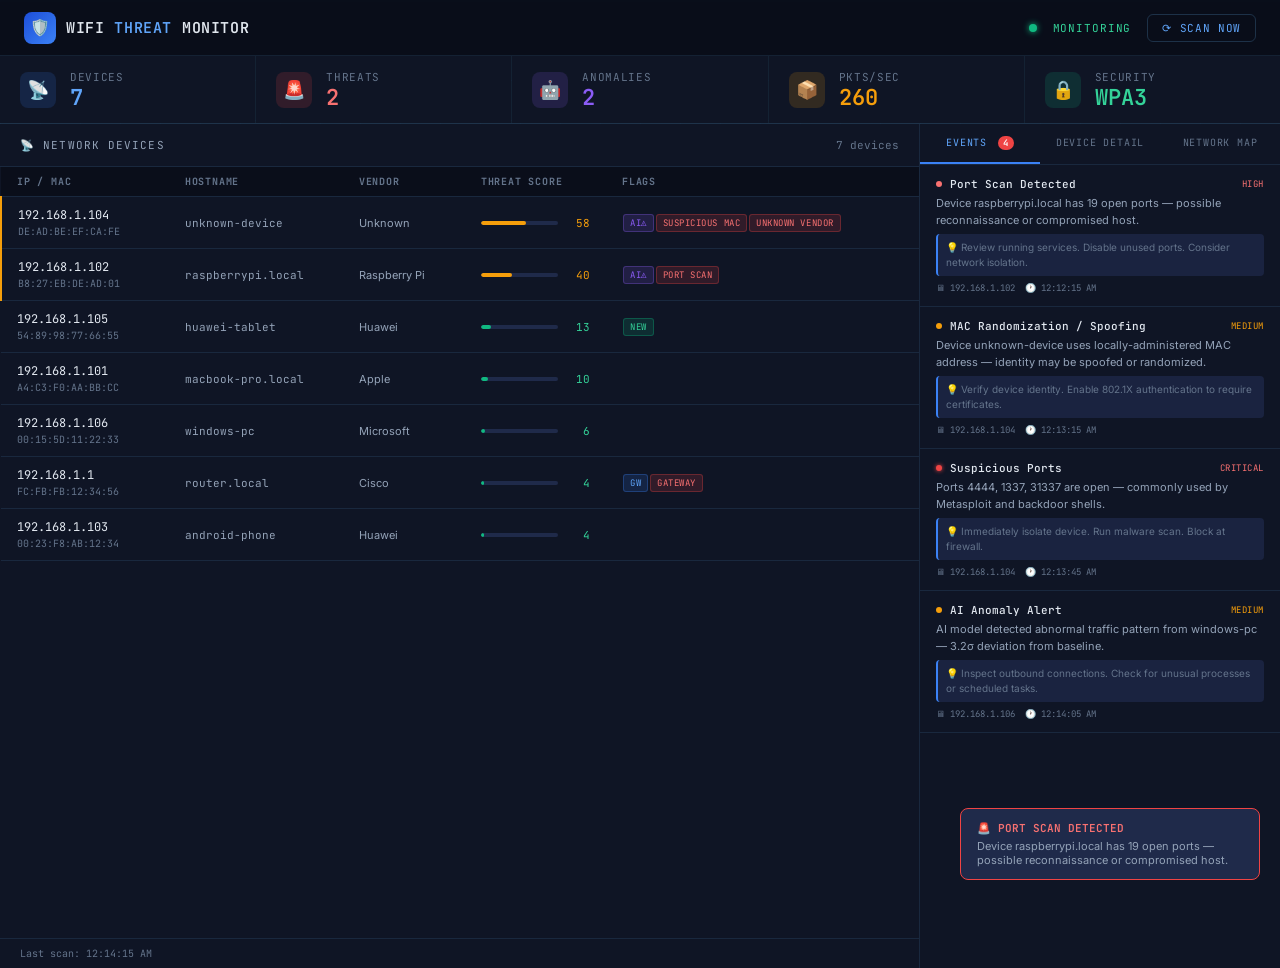
==== index.html @ 1fce8a3a "initial commit" ====
<!DOCTYPE html>
<html lang="en">

<head>
    <meta charset="UTF-8">
    <meta name="viewport" content="width=device-width, initial-scale=1.0">
    <title>WiFi Threat Monitor</title>
    <link rel="preconnect" href="https://fonts.googleapis.com">
    <link
        href="https://fonts.googleapis.com/css2?family=JetBrains+Mono:wght@400;500;600&family=Inter:wght@300;400;500;600&display=swap"
        rel="stylesheet">
    <style>
        :root {
            --bg: #0a0e1a;
            --bg2: #0f1525;
            --bg3: #141c30;
            --surface: #1a2340;
            --surface2: #1f2a4a;
            --border: rgba(99, 179, 237, 0.12);
            --border2: rgba(99, 179, 237, 0.22);
            --accent: #3b82f6;
            --accent2: #60a5fa;
            --green: #10b981;
            --green2: #34d399;
            --yellow: #f59e0b;
            --red: #ef4444;
            --red2: #f87171;
            --purple: #8b5cf6;
            --text: #e2e8f0;
            --text2: #94a3b8;
            --text3: #64748b;
            --mono: 'JetBrains Mono', monospace;
            --sans: 'Inter', sans-serif;
            --scan-color: var(--accent);
        }

        * {
            box-sizing: border-box;
            margin: 0;
            padding: 0;
        }

        body {
            background: var(--bg);
            color: var(--text);
            font-family: var(--sans);
            font-size: 13px;
            min-height: 100vh;
            overflow-x: hidden;
        }

        /* Grid noise texture overlay */
        body::before {
            content: '';
            position: fixed;
            inset: 0;
            background-image:
                linear-gradient(rgba(59, 130, 246, 0.03) 1px, transparent 1px),
                linear-gradient(90deg, rgba(59, 130, 246, 0.03) 1px, transparent 1px);
            background-size: 40px 40px;
            pointer-events: none;
            z-index: 0;
        }

        /* Scan line effect */
        @keyframes scanline {
            0% {
                top: -2px;
            }

            100% {
                top: 100%;
            }
        }

        .scanline {
            position: fixed;
            left: 0;
            width: 100%;
            height: 2px;
            background: linear-gradient(transparent, rgba(59, 130, 246, 0.3), transparent);
            animation: scanline 6s linear infinite;
            pointer-events: none;
            z-index: 1;
        }

        .app {
            position: relative;
            z-index: 2;
        }

        /* ── Header ── */
        header {
            background: rgba(10, 14, 26, 0.95);
            border-bottom: 1px solid var(--border);
            padding: 0 24px;
            height: 56px;
            display: flex;
            align-items: center;
            justify-content: space-between;
            backdrop-filter: blur(12px);
            position: sticky;
            top: 0;
            z-index: 100;
        }

        .logo {
            display: flex;
            align-items: center;
            gap: 10px;
            font-family: var(--mono);
            font-size: 15px;
            font-weight: 600;
            letter-spacing: 0.04em;
        }

        .logo-icon {
            width: 32px;
            height: 32px;
            background: linear-gradient(135deg, #1d4ed8, #3b82f6);
            border-radius: 8px;
            display: flex;
            align-items: center;
            justify-content: center;
            font-size: 16px;
        }

        .logo span {
            color: var(--accent2);
        }

        .header-right {
            display: flex;
            align-items: center;
            gap: 16px;
        }

        .status-dot {
            width: 8px;
            height: 8px;
            border-radius: 50%;
            background: var(--green);
            box-shadow: 0 0 6px var(--green);
            animation: pulse 2s ease-in-out infinite;
        }

        @keyframes pulse {

            0%,
            100% {
                opacity: 1;
                box-shadow: 0 0 6px var(--green);
            }

            50% {
                opacity: 0.5;
                box-shadow: 0 0 2px var(--green);
            }
        }

        .status-label {
            font-family: var(--mono);
            font-size: 11px;
            color: var(--green2);
            letter-spacing: 0.08em;
            text-transform: uppercase;
        }

        .scan-btn {
            background: transparent;
            border: 1px solid var(--border2);
            color: var(--accent2);
            font-family: var(--mono);
            font-size: 11px;
            padding: 6px 14px;
            border-radius: 6px;
            cursor: pointer;
            letter-spacing: 0.06em;
            text-transform: uppercase;
            transition: all 0.2s;
        }

        .scan-btn:hover {
            background: rgba(59, 130, 246, 0.1);
            border-color: var(--accent);
        }

        .scan-btn.scanning {
            color: var(--yellow);
            border-color: var(--yellow);
            animation: scan-blink 0.8s ease-in-out infinite;
        }

        @keyframes scan-blink {

            0%,
            100% {
                opacity: 1;
            }

            50% {
                opacity: 0.4;
            }
        }

        /* ── Main layout ── */
        .main {
            display: grid;
            grid-template-columns: 1fr 360px;
            grid-template-rows: auto 1fr;
            gap: 0;
            height: calc(100vh - 56px);
        }

        /* ── Stats bar ── */
        .stats-bar {
            grid-column: 1 / -1;
            display: flex;
            gap: 1px;
            background: var(--border);
            border-bottom: 1px solid var(--border);
        }

        .stat-card {
            flex: 1;
            background: var(--bg2);
            padding: 14px 20px;
            display: flex;
            align-items: center;
            gap: 14px;
        }

        .stat-icon {
            width: 36px;
            height: 36px;
            border-radius: 8px;
            display: flex;
            align-items: center;
            justify-content: center;
            font-size: 18px;
            flex-shrink: 0;
        }

        .stat-icon.blue {
            background: rgba(59, 130, 246, 0.15);
        }

        .stat-icon.green {
            background: rgba(16, 185, 129, 0.15);
        }

        .stat-icon.red {
            background: rgba(239, 68, 68, 0.15);
        }

        .stat-icon.yellow {
            background: rgba(245, 158, 11, 0.15);
        }

        .stat-icon.purple {
            background: rgba(139, 92, 246, 0.15);
        }

        .stat-label {
            font-size: 11px;
            color: var(--text3);
            text-transform: uppercase;
            letter-spacing: 0.06em;
            font-family: var(--mono);
            margin-bottom: 3px;
        }

        .stat-value {
            font-family: var(--mono);
            font-size: 22px;
            font-weight: 600;
            line-height: 1;
        }

        .stat-value.blue {
            color: var(--accent2);
        }

        .stat-value.green {
            color: var(--green2);
        }

        .stat-value.red {
            color: var(--red2);
        }

        .stat-value.yellow {
            color: var(--yellow);
        }

        .stat-value.purple {
            color: var(--purple);
        }

        /* ── Left panel — device table ── */
        .left-panel {
            background: var(--bg2);
            border-right: 1px solid var(--border);
            overflow: hidden;
            display: flex;
            flex-direction: column;
        }

        .panel-header {
            padding: 14px 20px;
            border-bottom: 1px solid var(--border);
            display: flex;
            align-items: center;
            justify-content: space-between;
        }

        .panel-title {
            font-family: var(--mono);
            font-size: 11px;
            color: var(--text2);
            text-transform: uppercase;
            letter-spacing: 0.1em;
        }

        .panel-count {
            font-family: var(--mono);
            font-size: 11px;
            color: var(--text3);
        }

        /* Table */
        .table-wrap {
            overflow-y: auto;
            flex: 1;
        }

        .table-wrap::-webkit-scrollbar {
            width: 4px;
        }

        .table-wrap::-webkit-scrollbar-track {
            background: transparent;
        }

        .table-wrap::-webkit-scrollbar-thumb {
            background: var(--surface2);
            border-radius: 2px;
        }

        table {
            width: 100%;
            border-collapse: collapse;
        }

        thead th {
            padding: 8px 16px;
            text-align: left;
            font-family: var(--mono);
            font-size: 10px;
            color: var(--text3);
            text-transform: uppercase;
            letter-spacing: 0.08em;
            background: var(--bg);
            border-bottom: 1px solid var(--border);
            position: sticky;
            top: 0;
        }

        tbody tr {
            border-bottom: 1px solid var(--border);
            cursor: pointer;
            transition: background 0.15s;
        }

        tbody tr:hover {
            background: var(--surface);
        }

        tbody tr.selected {
            background: rgba(59, 130, 246, 0.08);
            border-left: 2px solid var(--accent);
        }

        tbody tr.threat-high {
            border-left: 2px solid var(--red);
        }

        tbody tr.threat-medium {
            border-left: 2px solid var(--yellow);
        }

        td {
            padding: 10px 16px;
            vertical-align: middle;
        }

        .device-ip {
            font-family: var(--mono);
            font-size: 12px;
            color: var(--text);
        }

        .device-mac {
            font-family: var(--mono);
            font-size: 10px;
            color: var(--text3);
            margin-top: 2px;
        }

        .device-vendor {
            font-size: 11px;
            color: var(--text2);
        }

        .device-hostname {
            font-family: var(--mono);
            font-size: 11px;
            color: var(--text2);
            max-width: 140px;
            overflow: hidden;
            text-overflow: ellipsis;
            white-space: nowrap;
        }

        /* Threat score bar */
        .score-wrap {
            display: flex;
            align-items: center;
            gap: 8px;
            min-width: 80px;
        }

        .score-bar {
            flex: 1;
            height: 4px;
            background: var(--surface2);
            border-radius: 2px;
            overflow: hidden;
        }

        .score-fill {
            height: 100%;
            border-radius: 2px;
            transition: width 0.5s ease;
        }

        .score-fill.low {
            background: var(--green);
        }

        .score-fill.med {
            background: var(--yellow);
        }

        .score-fill.high {
            background: var(--red);
        }

        .score-num {
            font-family: var(--mono);
            font-size: 11px;
            min-width: 24px;
            text-align: right;
        }

        .score-num.low {
            color: var(--green2);
        }

        .score-num.med {
            color: var(--yellow);
        }

        .score-num.high {
            color: var(--red2);
        }

        /* Badges */
        .badge {
            display: inline-block;
            font-family: var(--mono);
            font-size: 9px;
            padding: 2px 6px;
            border-radius: 3px;
            text-transform: uppercase;
            letter-spacing: 0.06em;
            margin: 1px;
        }

        .badge-new {
            background: rgba(16, 185, 129, 0.15);
            color: var(--green2);
            border: 1px solid rgba(16, 185, 129, 0.3);
        }

        .badge-gw {
            background: rgba(59, 130, 246, 0.15);
            color: var(--accent2);
            border: 1px solid rgba(59, 130, 246, 0.3);
        }

        .badge-threat {
            background: rgba(239, 68, 68, 0.15);
            color: var(--red2);
            border: 1px solid rgba(239, 68, 68, 0.3);
        }

        .badge-warn {
            background: rgba(245, 158, 11, 0.15);
            color: var(--yellow);
            border: 1px solid rgba(245, 158, 11, 0.3);
        }

        .badge-anomaly {
            background: rgba(139, 92, 246, 0.15);
            color: var(--purple);
            border: 1px solid rgba(139, 92, 246, 0.3);
        }

        /* ── Right panel ── */
        .right-panel {
            background: var(--bg2);
            display: flex;
            flex-direction: column;
            overflow: hidden;
        }

        /* Tabs */
        .tab-bar {
            display: flex;
            border-bottom: 1px solid var(--border);
        }

        .tab {
            flex: 1;
            padding: 12px;
            text-align: center;
            font-family: var(--mono);
            font-size: 10px;
            color: var(--text3);
            text-transform: uppercase;
            letter-spacing: 0.08em;
            cursor: pointer;
            border-bottom: 2px solid transparent;
            transition: all 0.2s;
        }

        .tab:hover {
            color: var(--text2);
        }

        .tab.active {
            color: var(--accent2);
            border-bottom-color: var(--accent);
        }

        .tab-content {
            display: none;
            flex: 1;
            overflow-y: auto;
        }

        .tab-content.active {
            display: block;
        }

        .tab-content::-webkit-scrollbar {
            width: 3px;
        }

        .tab-content::-webkit-scrollbar-thumb {
            background: var(--surface2);
        }

        /* Events feed */
        .event-item {
            padding: 12px 16px;
            border-bottom: 1px solid var(--border);
            transition: background 0.15s;
        }

        .event-item:hover {
            background: var(--surface);
        }

        .event-header {
            display: flex;
            align-items: center;
            gap: 8px;
            margin-bottom: 4px;
        }

        .sev-dot {
            width: 6px;
            height: 6px;
            border-radius: 50%;
            flex-shrink: 0;
        }

        .sev-dot.critical {
            background: var(--red);
            box-shadow: 0 0 4px var(--red);
        }

        .sev-dot.high {
            background: var(--red2);
        }

        .sev-dot.medium {
            background: var(--yellow);
        }

        .sev-dot.low {
            background: var(--green);
        }

        .event-type {
            font-family: var(--mono);
            font-size: 11px;
            font-weight: 500;
            color: var(--text);
            flex: 1;
        }

        .event-sev {
            font-family: var(--mono);
            font-size: 9px;
            text-transform: uppercase;
            letter-spacing: 0.06em;
        }

        .event-sev.critical {
            color: var(--red2);
        }

        .event-sev.high {
            color: var(--red2);
        }

        .event-sev.medium {
            color: var(--yellow);
        }

        .event-sev.low {
            color: var(--green2);
        }

        .event-desc {
            font-size: 11px;
            color: var(--text2);
            margin-bottom: 6px;
            line-height: 1.5;
        }

        .event-rec {
            font-size: 10px;
            color: var(--text3);
            padding: 6px 8px;
            background: var(--surface);
            border-radius: 4px;
            border-left: 2px solid var(--accent);
            line-height: 1.5;
        }

        .event-meta {
            display: flex;
            gap: 10px;
            margin-top: 6px;
        }

        .event-meta-item {
            font-family: var(--mono);
            font-size: 9px;
            color: var(--text3);
        }

        /* Device detail */
        .detail-panel {
            padding: 0;
        }

        .detail-empty {
            display: flex;
            flex-direction: column;
            align-items: center;
            justify-content: center;
            height: 200px;
            color: var(--text3);
            font-size: 12px;
            gap: 8px;
        }

        .detail-section {
            padding: 14px 16px;
            border-bottom: 1px solid var(--border);
        }

        .detail-section-title {
            font-family: var(--mono);
            font-size: 9px;
            color: var(--text3);
            text-transform: uppercase;
            letter-spacing: 0.1em;
            margin-bottom: 10px;
        }

        .detail-row {
            display: flex;
            justify-content: space-between;
            align-items: center;
            margin-bottom: 7px;
        }

        .detail-key {
            font-size: 11px;
            color: var(--text2);
        }

        .detail-val {
            font-family: var(--mono);
            font-size: 11px;
            color: var(--text);
        }

        /* AI meter */
        .ai-meter {
            margin-top: 8px;
        }

        .ai-meter-bar {
            height: 6px;
            background: var(--surface2);
            border-radius: 3px;
            overflow: hidden;
            margin-bottom: 4px;
        }

        .ai-meter-fill {
            height: 100%;
            border-radius: 3px;
            background: linear-gradient(90deg, var(--green), var(--yellow), var(--red));
            transition: width 0.8s ease;
        }

        .ai-meter-labels {
            display: flex;
            justify-content: space-between;
            font-family: var(--mono);
            font-size: 9px;
            color: var(--text3);
        }

        /* Port list */
        .port-list {
            display: flex;
            flex-wrap: wrap;
            gap: 4px;
            margin-top: 6px;
        }

        .port-tag {
            font-family: var(--mono);
            font-size: 10px;
            padding: 2px 6px;
            background: var(--surface2);
            border-radius: 3px;
            color: var(--text2);
            border: 1px solid var(--border);
        }

        /* Radar chart canvas */
        .radar-wrap {
            padding: 16px;
            display: flex;
            justify-content: center;
        }

        /* Last scan indicator */
        .last-scan {
            font-family: var(--mono);
            font-size: 10px;
            color: var(--text3);
            padding: 8px 20px;
            border-top: 1px solid var(--border);
        }

        /* Anomaly sparkline */
        .sparkline {
            width: 60px;
            height: 20px;
            vertical-align: middle;
        }

        /* Toast notification */
        #toast {
            position: fixed;
            bottom: 20px;
            right: 20px;
            background: var(--surface2);
            border: 1px solid var(--red);
            border-radius: 8px;
            padding: 12px 16px;
            max-width: 300px;
            z-index: 9999;
            opacity: 0;
            transform: translateY(10px);
            transition: all 0.3s;
            pointer-events: none;
        }

        #toast.show {
            opacity: 1;
            transform: translateY(0);
        }

        .toast-type {
            font-family: var(--mono);
            font-size: 11px;
            font-weight: 600;
            color: var(--red2);
            margin-bottom: 4px;
        }

        .toast-msg {
            font-size: 11px;
            color: var(--text2);
        }

        /* Animate rows in */
        @keyframes fadeIn {
            from {
                opacity: 0;
                transform: translateY(4px);
            }

            to {
                opacity: 1;
                transform: translateY(0);
            }
        }

        .row-new {
            animation: fadeIn 0.4s ease;
        }

        /* Network map mini */
        .net-map {
            padding: 16px;
        }

        #net-canvas {
            width: 100%;
            border-radius: 8px;
        }

        /* Alert counter badge on tab */
        .tab-badge {
            display: inline-block;
            background: var(--red);
            color: white;
            font-size: 9px;
            padding: 1px 5px;
            border-radius: 8px;
            margin-left: 4px;
            font-weight: 600;
            vertical-align: middle;
        }
    </style>
</head>

<body>
    <div class="scanline"></div>
    <div class="app">

        <!-- Header -->
        <header>
            <div class="logo">
                <div class="logo-icon">🛡️</div>
                WIFI<span>THREAT</span>MONITOR
            </div>
            <div class="header-right">
                <div class="status-dot" id="status-dot"></div>
                <span class="status-label" id="status-label">MONITORING</span>
                <button class="scan-btn" id="scan-btn" onclick="triggerScan()">⟳ Scan Now</button>
            </div>
        </header>

        <!-- Stats Bar -->
        <div class="stats-bar">
            <div class="stat-card">
                <div class="stat-icon blue">📡</div>
                <div>
                    <div class="stat-label">Devices</div>
                    <div class="stat-value blue" id="stat-devices">—</div>
                </div>
            </div>
            <div class="stat-card">
                <div class="stat-icon red">🚨</div>
                <div>
                    <div class="stat-label">Threats</div>
                    <div class="stat-value red" id="stat-threats">—</div>
                </div>
            </div>
            <div class="stat-card">
                <div class="stat-icon purple">🤖</div>
                <div>
                    <div class="stat-label">Anomalies</div>
                    <div class="stat-value purple" id="stat-anomalies">—</div>
                </div>
            </div>
            <div class="stat-card">
                <div class="stat-icon yellow">📦</div>
                <div>
                    <div class="stat-label">Pkts/sec</div>
                    <div class="stat-value yellow" id="stat-pps">—</div>
                </div>
            </div>
            <div class="stat-card">
                <div class="stat-icon green">🔒</div>
                <div>
                    <div class="stat-label">Security</div>
                    <div class="stat-value green" id="stat-sec">—</div>
                </div>
            </div>
        </div>

        <!-- Main content -->
        <div class="main" style="grid-template-rows: 1fr;">

            <!-- Left: Device Table -->
            <div class="left-panel">
                <div class="panel-header">
                    <span class="panel-title">📡 Network Devices</span>
                    <span class="panel-count" id="device-count">0 devices</span>
                </div>
                <div class="table-wrap">
                    <table>
                        <thead>
                            <tr>
                                <th>IP / MAC</th>
                                <th>Hostname</th>
                                <th>Vendor</th>
                                <th>Threat Score</th>
                                <th>Flags</th>
                            </tr>
                        </thead>
                        <tbody id="device-tbody">
                            <tr>
                                <td colspan="5"
                                    style="text-align:center;padding:30px;color:var(--text3);font-family:var(--mono);font-size:11px;">
                                    Initializing scan...</td>
                            </tr>
                        </tbody>
                    </table>
                </div>
                <div class="last-scan">Last scan: <span id="last-scan-time">—</span></div>
            </div>

            <!-- Right: Events + Detail -->
            <div class="right-panel">
                <div class="tab-bar">
                    <div class="tab active" onclick="switchTab('events', this)">Events <span class="tab-badge"
                            id="event-badge">0</span></div>
                    <div class="tab" onclick="switchTab('detail', this)">Device Detail</div>
                    <div class="tab" onclick="switchTab('map', this)">Network Map</div>
                </div>

                <!-- Events Tab -->
                <div class="tab-content active" id="tab-events">
                    <div id="events-list">
                        <div
                            style="display:flex;align-items:center;justify-content:center;height:150px;color:var(--text3);font-size:11px;font-family:var(--mono);">
                            No events yet — monitoring...
                        </div>
                    </div>
                </div>

                <!-- Device Detail Tab -->
                <div class="tab-content" id="tab-detail">
                    <div class="detail-panel" id="device-detail">
                        <div class="detail-empty">
                            <div style="font-size:28px">🖥️</div>
                            <div>Select a device to inspect</div>
                        </div>
                    </div>
                </div>

                <!-- Network Map Tab -->
                <div class="tab-content" id="tab-map">
                    <div class="net-map">
                        <canvas id="net-canvas" height="320"></canvas>
                    </div>
                </div>
            </div>
        </div>
    </div>

    <!-- Toast notification -->
    <div id="toast">
        <div class="toast-type" id="toast-type">🚨 THREAT DETECTED</div>
        <div class="toast-msg" id="toast-msg"></div>
    </div>

    <script>
        // ── State ─────────────────────────────────────────────────────────────────────
        let allDevices = [];
        let allEvents = [];
        let selectedMac = null;
        let prevEventCount = 0;
        let toastTimer = null;
        let mapAnimFrame = null;

        // ── Demo Data Generator ───────────────────────────────────────────────────────
        function generateDemoData() {
            const gateway = "192.168.1.1";
            const now = new Date().toISOString();

            const deviceDefs = [
                { ip: "192.168.1.1", mac: "FC:FB:FB:12:34:56", hostname: "router.local", vendor: "Cisco", isGateway: true, ports: [80, 443, 22, 53, 8080] },
                { ip: "192.168.1.101", mac: "A4:C3:F0:AA:BB:CC", hostname: "macbook-pro.local", vendor: "Apple", isGateway: false, ports: [22, 5900] },
                { ip: "192.168.1.102", mac: "B8:27:EB:DE:AD:01", hostname: "raspberrypi.local", vendor: "Raspberry Pi", isGateway: false, ports: [22, 80, 5000, 3306, 5432, 6379, 8080, 9000, 9001, 9002, 9003, 9004, 9005, 9006, 9007, 443, 21, 23, 25] },
                { ip: "192.168.1.103", mac: "00:23:F8:AB:12:34", hostname: "android-phone", vendor: "Huawei", isGateway: false, ports: [8080] },
                { ip: "192.168.1.104", mac: "DE:AD:BE:EF:CA:FE", hostname: "unknown-device", vendor: "Unknown", isGateway: false, ports: [4444, 1337, 31337] },
                { ip: "192.168.1.105", mac: "54:89:98:77:66:55", hostname: "huawei-tablet", vendor: "Huawei", isGateway: false, ports: [80, 443] },
                { ip: "192.168.1.106", mac: "00:15:5D:11:22:33", hostname: "windows-pc", vendor: "Microsoft", isGateway: false, ports: [135, 445, 3389] },
            ];

            // Compute threat scores
            function threatScore(dev) {
                let s = 0;
                // Suspicious MAC (locally administered bit)
                const firstOctet = parseInt(dev.mac.split(':')[0], 16);
                if (firstOctet & 0x02) s += 25;
                // Many open ports
                if (dev.ports.length > 10) s += 35;
                // Unknown vendor
                if (dev.vendor === "Unknown") s += 20;
                // Add some AI anomaly noise
                s += Math.random() * 15;
                return Math.min(Math.round(s), 100);
            }

            function anomalyScore(dev) {
                if (dev.ports.length > 10) return 0.7 + Math.random() * 0.2;
                if (dev.vendor === "Unknown") return 0.6 + Math.random() * 0.2;
                if (firstOctetSuspicious(dev.mac)) return 0.4 + Math.random() * 0.2;
                return Math.random() * 0.3;
            }

            function firstOctetSuspicious(mac) {
                return (parseInt(mac.split(':')[0], 16) & 0x02) !== 0;
            }

            function flags(dev) {
                const f = [];
                if (dev.isGateway) f.push("gateway");
                if (parseInt(dev.mac.split(':')[0], 16) & 0x02) f.push("Suspicious MAC");
                if (dev.ports.length > 10) f.push("Port Scan");
                if (dev.vendor === "Unknown") f.push("Unknown Vendor");
                return f;
            }

            const devices = deviceDefs.map(d => ({
                mac: d.mac,
                ip: d.ip,
                hostname: d.hostname,
                vendor: d.vendor,
                first_seen: now,
                last_seen: now,
                packets_sent: Math.floor(Math.random() * 50000),
                packets_recv: Math.floor(Math.random() * 80000),
                bytes_sent: Math.floor(Math.random() * 5000000),
                bytes_recv: Math.floor(Math.random() * 8000000),
                open_ports: d.ports,
                threat_score: threatScore(d),
                flags: flags(d),
                is_gateway: d.isGateway,
                is_new: Math.random() < 0.15,
                anomaly_score: anomalyScore(d),
            }));

            const events = [
                {
                    event_id: "ev001",
                    timestamp: new Date(Date.now() - 120000).toISOString(),
                    threat_type: "Port Scan Detected",
                    severity: "high",
                    source_mac: "B8:27:EB:DE:AD:01",
                    source_ip: "192.168.1.102",
                    description: "Device raspberrypi.local has 19 open ports — possible reconnaissance or compromised host.",
                    recommendation: "Review running services. Disable unused ports. Consider network isolation.",
                },
                {
                    event_id: "ev002",
                    timestamp: new Date(Date.now() - 60000).toISOString(),
                    threat_type: "MAC Randomization / Spoofing",
                    severity: "medium",
                    source_mac: "DE:AD:BE:EF:CA:FE",
                    source_ip: "192.168.1.104",
                    description: "Device unknown-device uses locally-administered MAC address — identity may be spoofed or randomized.",
                    recommendation: "Verify device identity. Enable 802.1X authentication to require certificates.",
                },
                {
                    event_id: "ev003",
                    timestamp: new Date(Date.now() - 30000).toISOString(),
                    threat_type: "Suspicious Ports",
                    severity: "critical",
                    source_mac: "DE:AD:BE:EF:CA:FE",
                    source_ip: "192.168.1.104",
                    description: "Ports 4444, 1337, 31337 are open — commonly used by Metasploit and backdoor shells.",
                    recommendation: "Immediately isolate device. Run malware scan. Block at firewall.",
                },
                {
                    event_id: "ev004",
                    timestamp: new Date(Date.now() - 10000).toISOString(),
                    threat_type: "AI Anomaly Alert",
                    severity: "medium",
                    source_mac: "00:15:5D:11:22:33",
                    source_ip: "192.168.1.106",
                    description: "AI model detected abnormal traffic pattern from windows-pc — 3.2σ deviation from baseline.",
                    recommendation: "Inspect outbound connections. Check for unusual processes or scheduled tasks.",
                },
            ];

            return {
                devices,
                events,
                stats: {
                    total_devices: devices.length,
                    new_devices: devices.filter(d => d.is_new).length,
                    threats_detected: devices.filter(d => d.threat_score > 30).length,
                    packets_per_second: (Math.random() * 800 + 200).toFixed(1),
                    bytes_per_second: (Math.random() * 500000 + 100000).toFixed(0),
                    anomalies: devices.filter(d => d.anomaly_score > 0.5).length,
                    scan_time: now,
                    gateway_ip: gateway,
                    ssid: "HomeNetwork-5G",
                    security: "WPA3",
                }
            };
        }

        // ── Rendering ─────────────────────────────────────────────────────────────────
        function renderStats(stats) {
            document.getElementById('stat-devices').textContent = stats.total_devices;
            document.getElementById('stat-threats').textContent = stats.threats_detected;
            document.getElementById('stat-anomalies').textContent = stats.anomalies;
            document.getElementById('stat-pps').textContent = Math.round(stats.packets_per_second);
            document.getElementById('stat-sec').textContent = stats.security || "WPA3";
            document.getElementById('last-scan-time').textContent = new Date(stats.scan_time).toLocaleTimeString();
        }

        function scoreClass(score) {
            if (score > 60) return 'high';
            if (score > 30) return 'med';
            return 'low';
        }

        function renderDevices(devices) {
            const tbody = document.getElementById('device-tbody');
            document.getElementById('device-count').textContent = `${devices.length} devices`;

            tbody.innerHTML = devices.sort((a, b) => b.threat_score - a.threat_score).map(d => {
                const sc = scoreClass(d.threat_score);
                const rowClass = sc === 'high' ? 'threat-high' : sc === 'med' ? 'threat-medium' : '';
                const selected = d.mac === selectedMac ? 'selected' : '';
                const flagBadges = d.flags.map(f => `<span class="badge badge-threat">${f}</span>`).join('');
                const newBadge = d.is_new ? '<span class="badge badge-new">NEW</span>' : '';
                const gwBadge = d.is_gateway ? '<span class="badge badge-gw">GW</span>' : '';
                const anomBadge = d.anomaly_score > 0.5 ? '<span class="badge badge-anomaly">AI⚠</span>' : '';

                return `<tr class="${rowClass} ${selected}" onclick="selectDevice('${d.mac}')">
      <td>
        <div class="device-ip">${d.ip}</div>
        <div class="device-mac">${d.mac}</div>
      </td>
      <td class="device-hostname">${d.hostname}</td>
      <td class="device-vendor">${d.vendor}</td>
      <td>
        <div class="score-wrap">
          <div class="score-bar">
            <div class="score-fill ${sc}" style="width:${d.threat_score}%"></div>
          </div>
          <span class="score-num ${sc}">${Math.round(d.threat_score)}</span>
        </div>
      </td>
      <td>${gwBadge}${newBadge}${anomBadge}${flagBadges}</td>
    </tr>`;
            }).join('');
        }

        function renderEvents(events) {
            const list = document.getElementById('events-list');
            document.getElementById('event-badge').textContent = events.length;

            if (!events.length) {
                list.innerHTML = `<div style="display:flex;align-items:center;justify-content:center;height:150px;color:var(--text3);font-size:11px;font-family:var(--mono);">No events — network looks clean ✓</div>`;
                return;
            }

            // Show toast for new critical events
            if (events.length > prevEventCount) {
                const newest = events[0];
                if (newest.severity === 'critical' || newest.severity === 'high') {
                    showToast(newest.threat_type, newest.description);
                }
            }
            prevEventCount = events.length;

            list.innerHTML = events.map(e => `
    <div class="event-item">
      <div class="event-header">
        <div class="sev-dot ${e.severity}"></div>
        <span class="event-type">${e.threat_type}</span>
        <span class="event-sev ${e.severity}">${e.severity}</span>
      </div>
      <div class="event-desc">${e.description}</div>
      <div class="event-rec">💡 ${e.recommendation}</div>
      <div class="event-meta">
        <span class="event-meta-item">🖥 ${e.source_ip}</span>
        <span class="event-meta-item">🕐 ${new Date(e.timestamp).toLocaleTimeString()}</span>
      </div>
    </div>
  `).join('');
        }

        function renderDeviceDetail(mac) {
            const dev = allDevices.find(d => d.mac === mac);
            if (!dev) return;

            const sc = scoreClass(dev.threat_score);
            const portTags = dev.open_ports.map(p => `<span class="port-tag">${p}</span>`).join('');
            const bytes2mb = b => (b / 1048576).toFixed(2);

            document.getElementById('device-detail').innerHTML = `
    <div class="detail-section">
      <div class="detail-section-title">Identity</div>
      <div class="detail-row"><span class="detail-key">IP Address</span><span class="detail-val">${dev.ip}</span></div>
      <div class="detail-row"><span class="detail-key">MAC Address</span><span class="detail-val">${dev.mac}</span></div>
      <div class="detail-row"><span class="detail-key">Hostname</span><span class="detail-val">${dev.hostname}</span></div>
      <div class="detail-row"><span class="detail-key">Vendor</span><span class="detail-val">${dev.vendor}</span></div>
      <div class="detail-row"><span class="detail-key">Role</span><span class="detail-val">${dev.is_gateway ? '🌐 Gateway' : '💻 Client'}</span></div>
    </div>

    <div class="detail-section">
      <div class="detail-section-title">Traffic</div>
      <div class="detail-row"><span class="detail-key">Sent</span><span class="detail-val">${bytes2mb(dev.bytes_sent)} MB</span></div>
      <div class="detail-row"><span class="detail-key">Received</span><span class="detail-val">${bytes2mb(dev.bytes_recv)} MB</span></div>
      <div class="detail-row"><span class="detail-key">Packets TX</span><span class="detail-val">${dev.packets_sent.toLocaleString()}</span></div>
      <div class="detail-row"><span class="detail-key">Packets RX</span><span class="detail-val">${dev.packets_recv.toLocaleString()}</span></div>
    </div>

    <div class="detail-section">
      <div class="detail-section-title">Threat Analysis</div>
      <div class="detail-row">
        <span class="detail-key">Threat Score</span>
        <span class="detail-val score-num ${sc}">${Math.round(dev.threat_score)} / 100</span>
      </div>
      <div style="height:6px;background:var(--surface2);border-radius:3px;overflow:hidden;margin:6px 0;">
        <div style="height:100%;width:${dev.threat_score}%;background:linear-gradient(90deg,var(--green),var(--yellow),var(--red));border-radius:3px;transition:width 0.8s"></div>
      </div>

      <div class="detail-section-title" style="margin-top:12px">AI Anomaly Score</div>
      <div class="ai-meter">
        <div class="ai-meter-bar">
          <div class="ai-meter-fill" style="width:${Math.round(dev.anomaly_score * 100)}%"></div>
        </div>
        <div class="ai-meter-labels">
          <span>Normal</span>
          <span style="color:${dev.anomaly_score > 0.5 ? 'var(--red2)' : 'var(--text3)'}">
            ${(dev.anomaly_score * 100).toFixed(0)}%
          </span>
          <span>Anomalous</span>
        </div>
      </div>
    </div>

    <div class="detail-section">
      <div class="detail-section-title">Open Ports (${dev.open_ports.length})</div>
      <div class="port-list">${portTags || '<span style="color:var(--text3);font-size:11px">None detected</span>'}</div>
    </div>

    ${dev.flags.length ? `
    <div class="detail-section">
      <div class="detail-section-title">Active Flags</div>
      <div>${dev.flags.map(f => `<span class="badge badge-threat" style="margin:3px">${f}</span>`).join('')}</div>
    </div>
    ` : ''}
  `;
        }

        // ── Network Map ───────────────────────────────────────────────────────────────
        function drawNetworkMap() {
            const canvas = document.getElementById('net-canvas');
            if (!canvas) return;
            const ctx = canvas.getContext('2d');
            const W = canvas.offsetWidth;
            const H = 320;
            canvas.width = W;
            canvas.height = H;

            ctx.clearRect(0, 0, W, H);

            const gateway = allDevices.find(d => d.is_gateway) || allDevices[0];
            if (!gateway) return;

            const cx = W / 2, cy = 70;
            const clients = allDevices.filter(d => !d.is_gateway);
            const radius = Math.min(W * 0.35, 200);

            // Draw connections
            clients.forEach((dev, i) => {
                const angle = (i / clients.length) * Math.PI * 2 - Math.PI / 2;
                const x = cx + Math.cos(angle) * radius;
                const y = cy + 140 + Math.sin(angle) * 110;

                const sc = scoreClass(dev.threat_score);
                const lineColor = sc === 'high' ? '#ef4444' : sc === 'med' ? '#f59e0b' : '#3b82f6';

                ctx.beginPath();
                ctx.moveTo(cx, cy);
                ctx.lineTo(x, y);
                ctx.strokeStyle = lineColor + '44';
                ctx.lineWidth = 1.5;
                ctx.setLineDash([4, 4]);
                ctx.stroke();
                ctx.setLineDash([]);
            });

            // Draw gateway
            ctx.beginPath();
            ctx.arc(cx, cy, 22, 0, Math.PI * 2);
            ctx.fillStyle = '#1d4ed8';
            ctx.fill();
            ctx.strokeStyle = '#3b82f6';
            ctx.lineWidth = 2;
            ctx.stroke();
            ctx.fillStyle = '#e2e8f0';
            ctx.font = '18px sans-serif';
            ctx.textAlign = 'center';
            ctx.textBaseline = 'middle';
            ctx.fillText('🌐', cx, cy);
            ctx.font = '9px JetBrains Mono, monospace';
            ctx.fillStyle = '#94a3b8';
            ctx.fillText(gateway.ip, cx, cy + 30);

            // Draw clients
            clients.forEach((dev, i) => {
                const angle = (i / clients.length) * Math.PI * 2 - Math.PI / 2;
                const x = cx + Math.cos(angle) * radius;
                const y = cy + 140 + Math.sin(angle) * 110;

                const sc = scoreClass(dev.threat_score);
                const fillColor = sc === 'high' ? '#7f1d1d' : sc === 'med' ? '#78350f' : '#1e3a5f';
                const strokeColor = sc === 'high' ? '#ef4444' : sc === 'med' ? '#f59e0b' : '#3b82f6';

                ctx.beginPath();
                ctx.arc(x, y, 16, 0, Math.PI * 2);
                ctx.fillStyle = fillColor;
                ctx.fill();
                ctx.strokeStyle = strokeColor;
                ctx.lineWidth = sc === 'high' ? 2 : 1;
                ctx.stroke();

                const icon = dev.vendor === 'Apple' ? '💻' : dev.vendor === 'Raspberry Pi' ? '🍓' :
                    dev.vendor === 'Unknown' ? '❓' : dev.is_gateway ? '🌐' : '📱';
                ctx.font = '12px sans-serif';
                ctx.textAlign = 'center';
                ctx.textBaseline = 'middle';
                ctx.fillText(icon, x, y);

                // Hostname label
                ctx.font = '8px JetBrains Mono, monospace';
                ctx.fillStyle = '#64748b';
                ctx.textAlign = 'center';
                const label = dev.hostname.length > 14 ? dev.hostname.slice(0, 12) + '…' : dev.hostname;
                ctx.fillText(label, x, y + 24);
            });
        }

        // ── UI Helpers ────────────────────────────────────────────────────────────────
        function selectDevice(mac) {
            selectedMac = mac;
            renderDevices(allDevices);
            renderDeviceDetail(mac);
            switchTab('detail', document.querySelectorAll('.tab')[1]);
        }

        function switchTab(name, el) {
            document.querySelectorAll('.tab').forEach(t => t.classList.remove('active'));
            document.querySelectorAll('.tab-content').forEach(t => t.classList.remove('active'));
            el.classList.add('active');
            document.getElementById('tab-' + name).classList.add('active');
            if (name === 'map') setTimeout(drawNetworkMap, 50);
        }

        function showToast(type, msg) {
            clearTimeout(toastTimer);
            document.getElementById('toast-type').textContent = '🚨 ' + type.toUpperCase();
            document.getElementById('toast-msg').textContent = msg.slice(0, 120);
            const t = document.getElementById('toast');
            t.classList.add('show');
            toastTimer = setTimeout(() => t.classList.remove('show'), 5000);
        }

        function triggerScan() {
            const btn = document.getElementById('scan-btn');
            btn.classList.add('scanning');
            btn.textContent = '◌ Scanning...';
            setTimeout(() => {
                loadData();
                btn.classList.remove('scanning');
                btn.textContent = '⟳ Scan Now';
            }, 1800);
        }

        // ── Data Loading ──────────────────────────────────────────────────────────────
        function loadData() {
            // Try real API first, fall back to demo data
            fetch('/api/snapshot')
                .then(r => r.json())
                .then(applySnapshot)
                .catch(() => {
                    // Demo mode
                    const demo = generateDemoData();
                    applySnapshot(demo);
                });
        }

        function applySnapshot(data) {
            allDevices = data.devices || [];
            allEvents = data.events || [];
            renderStats(data.stats || {});
            renderDevices(allDevices);
            renderEvents(allEvents);
            if (selectedMac) renderDeviceDetail(selectedMac);
        }

        // ── Init ──────────────────────────────────────────────────────────────────────
        loadData();
        setInterval(loadData, 10000);

        // Initial toast after 3s for dramatic effect
        setTimeout(() => {
            if (allEvents.length) {
                const critical = allEvents.find(e => e.severity === 'critical' || e.severity === 'high');
                if (critical) showToast(critical.threat_type, critical.description);
            }
        }, 3000);
    </script>
</body>

</html>
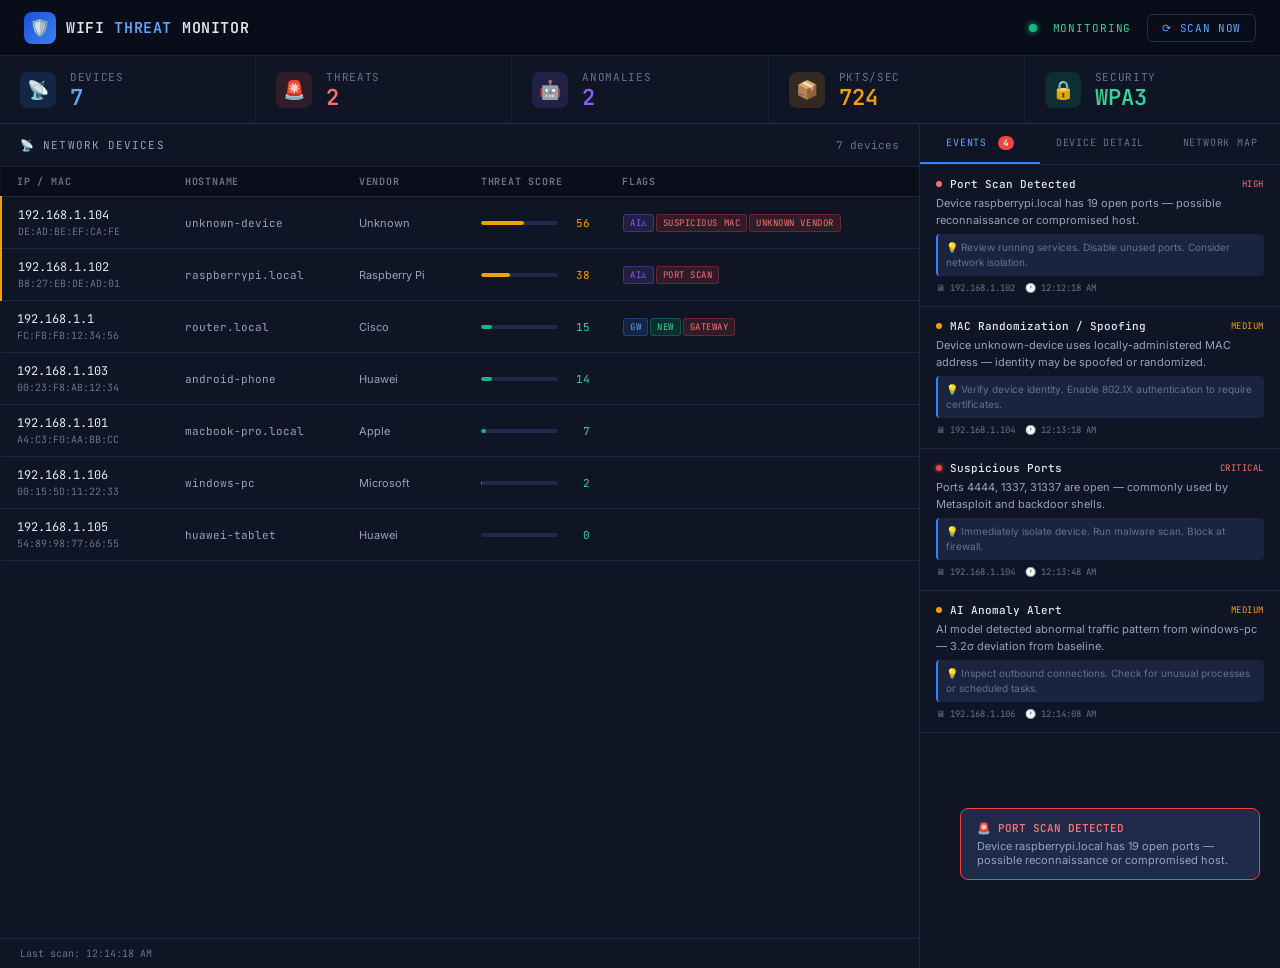
==== commit cacf28b6: "ui updated" ====
--- a/index.html
+++ b/index.html
@@ -9,863 +9,7 @@
     <link
         href="https://fonts.googleapis.com/css2?family=JetBrains+Mono:wght@400;500;600&family=Inter:wght@300;400;500;600&display=swap"
         rel="stylesheet">
-    <style>
-        :root {
-            --bg: #0a0e1a;
-            --bg2: #0f1525;
-            --bg3: #141c30;
-            --surface: #1a2340;
-            --surface2: #1f2a4a;
-            --border: rgba(99, 179, 237, 0.12);
-            --border2: rgba(99, 179, 237, 0.22);
-            --accent: #3b82f6;
-            --accent2: #60a5fa;
-            --green: #10b981;
-            --green2: #34d399;
-            --yellow: #f59e0b;
-            --red: #ef4444;
-            --red2: #f87171;
-            --purple: #8b5cf6;
-            --text: #e2e8f0;
-            --text2: #94a3b8;
-            --text3: #64748b;
-            --mono: 'JetBrains Mono', monospace;
-            --sans: 'Inter', sans-serif;
-            --scan-color: var(--accent);
-        }
-
-        * {
-            box-sizing: border-box;
-            margin: 0;
-            padding: 0;
-        }
-
-        body {
-            background: var(--bg);
-            color: var(--text);
-            font-family: var(--sans);
-            font-size: 13px;
-            min-height: 100vh;
-            overflow-x: hidden;
-        }
-
-        /* Grid noise texture overlay */
-        body::before {
-            content: '';
-            position: fixed;
-            inset: 0;
-            background-image:
-                linear-gradient(rgba(59, 130, 246, 0.03) 1px, transparent 1px),
-                linear-gradient(90deg, rgba(59, 130, 246, 0.03) 1px, transparent 1px);
-            background-size: 40px 40px;
-            pointer-events: none;
-            z-index: 0;
-        }
-
-        /* Scan line effect */
-        @keyframes scanline {
-            0% {
-                top: -2px;
-            }
-
-            100% {
-                top: 100%;
-            }
-        }
-
-        .scanline {
-            position: fixed;
-            left: 0;
-            width: 100%;
-            height: 2px;
-            background: linear-gradient(transparent, rgba(59, 130, 246, 0.3), transparent);
-            animation: scanline 6s linear infinite;
-            pointer-events: none;
-            z-index: 1;
-        }
-
-        .app {
-            position: relative;
-            z-index: 2;
-        }
-
-        /* ── Header ── */
-        header {
-            background: rgba(10, 14, 26, 0.95);
-            border-bottom: 1px solid var(--border);
-            padding: 0 24px;
-            height: 56px;
-            display: flex;
-            align-items: center;
-            justify-content: space-between;
-            backdrop-filter: blur(12px);
-            position: sticky;
-            top: 0;
-            z-index: 100;
-        }
-
-        .logo {
-            display: flex;
-            align-items: center;
-            gap: 10px;
-            font-family: var(--mono);
-            font-size: 15px;
-            font-weight: 600;
-            letter-spacing: 0.04em;
-        }
-
-        .logo-icon {
-            width: 32px;
-            height: 32px;
-            background: linear-gradient(135deg, #1d4ed8, #3b82f6);
-            border-radius: 8px;
-            display: flex;
-            align-items: center;
-            justify-content: center;
-            font-size: 16px;
-        }
-
-        .logo span {
-            color: var(--accent2);
-        }
-
-        .header-right {
-            display: flex;
-            align-items: center;
-            gap: 16px;
-        }
-
-        .status-dot {
-            width: 8px;
-            height: 8px;
-            border-radius: 50%;
-            background: var(--green);
-            box-shadow: 0 0 6px var(--green);
-            animation: pulse 2s ease-in-out infinite;
-        }
-
-        @keyframes pulse {
-
-            0%,
-            100% {
-                opacity: 1;
-                box-shadow: 0 0 6px var(--green);
-            }
-
-            50% {
-                opacity: 0.5;
-                box-shadow: 0 0 2px var(--green);
-            }
-        }
-
-        .status-label {
-            font-family: var(--mono);
-            font-size: 11px;
-            color: var(--green2);
-            letter-spacing: 0.08em;
-            text-transform: uppercase;
-        }
-
-        .scan-btn {
-            background: transparent;
-            border: 1px solid var(--border2);
-            color: var(--accent2);
-            font-family: var(--mono);
-            font-size: 11px;
-            padding: 6px 14px;
-            border-radius: 6px;
-            cursor: pointer;
-            letter-spacing: 0.06em;
-            text-transform: uppercase;
-            transition: all 0.2s;
-        }
-
-        .scan-btn:hover {
-            background: rgba(59, 130, 246, 0.1);
-            border-color: var(--accent);
-        }
-
-        .scan-btn.scanning {
-            color: var(--yellow);
-            border-color: var(--yellow);
-            animation: scan-blink 0.8s ease-in-out infinite;
-        }
-
-        @keyframes scan-blink {
-
-            0%,
-            100% {
-                opacity: 1;
-            }
-
-            50% {
-                opacity: 0.4;
-            }
-        }
-
-        /* ── Main layout ── */
-        .main {
-            display: grid;
-            grid-template-columns: 1fr 360px;
-            grid-template-rows: auto 1fr;
-            gap: 0;
-            height: calc(100vh - 56px);
-        }
-
-        /* ── Stats bar ── */
-        .stats-bar {
-            grid-column: 1 / -1;
-            display: flex;
-            gap: 1px;
-            background: var(--border);
-            border-bottom: 1px solid var(--border);
-        }
-
-        .stat-card {
-            flex: 1;
-            background: var(--bg2);
-            padding: 14px 20px;
-            display: flex;
-            align-items: center;
-            gap: 14px;
-        }
-
-        .stat-icon {
-            width: 36px;
-            height: 36px;
-            border-radius: 8px;
-            display: flex;
-            align-items: center;
-            justify-content: center;
-            font-size: 18px;
-            flex-shrink: 0;
-        }
-
-        .stat-icon.blue {
-            background: rgba(59, 130, 246, 0.15);
-        }
-
-        .stat-icon.green {
-            background: rgba(16, 185, 129, 0.15);
-        }
-
-        .stat-icon.red {
-            background: rgba(239, 68, 68, 0.15);
-        }
-
-        .stat-icon.yellow {
-            background: rgba(245, 158, 11, 0.15);
-        }
-
-        .stat-icon.purple {
-            background: rgba(139, 92, 246, 0.15);
-        }
-
-        .stat-label {
-            font-size: 11px;
-            color: var(--text3);
-            text-transform: uppercase;
-            letter-spacing: 0.06em;
-            font-family: var(--mono);
-            margin-bottom: 3px;
-        }
-
-        .stat-value {
-            font-family: var(--mono);
-            font-size: 22px;
-            font-weight: 600;
-            line-height: 1;
-        }
-
-        .stat-value.blue {
-            color: var(--accent2);
-        }
-
-        .stat-value.green {
-            color: var(--green2);
-        }
-
-        .stat-value.red {
-            color: var(--red2);
-        }
-
-        .stat-value.yellow {
-            color: var(--yellow);
-        }
-
-        .stat-value.purple {
-            color: var(--purple);
-        }
-
-        /* ── Left panel — device table ── */
-        .left-panel {
-            background: var(--bg2);
-            border-right: 1px solid var(--border);
-            overflow: hidden;
-            display: flex;
-            flex-direction: column;
-        }
-
-        .panel-header {
-            padding: 14px 20px;
-            border-bottom: 1px solid var(--border);
-            display: flex;
-            align-items: center;
-            justify-content: space-between;
-        }
-
-        .panel-title {
-            font-family: var(--mono);
-            font-size: 11px;
-            color: var(--text2);
-            text-transform: uppercase;
-            letter-spacing: 0.1em;
-        }
-
-        .panel-count {
-            font-family: var(--mono);
-            font-size: 11px;
-            color: var(--text3);
-        }
-
-        /* Table */
-        .table-wrap {
-            overflow-y: auto;
-            flex: 1;
-        }
-
-        .table-wrap::-webkit-scrollbar {
-            width: 4px;
-        }
-
-        .table-wrap::-webkit-scrollbar-track {
-            background: transparent;
-        }
-
-        .table-wrap::-webkit-scrollbar-thumb {
-            background: var(--surface2);
-            border-radius: 2px;
-        }
-
-        table {
-            width: 100%;
-            border-collapse: collapse;
-        }
-
-        thead th {
-            padding: 8px 16px;
-            text-align: left;
-            font-family: var(--mono);
-            font-size: 10px;
-            color: var(--text3);
-            text-transform: uppercase;
-            letter-spacing: 0.08em;
-            background: var(--bg);
-            border-bottom: 1px solid var(--border);
-            position: sticky;
-            top: 0;
-        }
-
-        tbody tr {
-            border-bottom: 1px solid var(--border);
-            cursor: pointer;
-            transition: background 0.15s;
-        }
-
-        tbody tr:hover {
-            background: var(--surface);
-        }
-
-        tbody tr.selected {
-            background: rgba(59, 130, 246, 0.08);
-            border-left: 2px solid var(--accent);
-        }
-
-        tbody tr.threat-high {
-            border-left: 2px solid var(--red);
-        }
-
-        tbody tr.threat-medium {
-            border-left: 2px solid var(--yellow);
-        }
-
-        td {
-            padding: 10px 16px;
-            vertical-align: middle;
-        }
-
-        .device-ip {
-            font-family: var(--mono);
-            font-size: 12px;
-            color: var(--text);
-        }
-
-        .device-mac {
-            font-family: var(--mono);
-            font-size: 10px;
-            color: var(--text3);
-            margin-top: 2px;
-        }
-
-        .device-vendor {
-            font-size: 11px;
-            color: var(--text2);
-        }
-
-        .device-hostname {
-            font-family: var(--mono);
-            font-size: 11px;
-            color: var(--text2);
-            max-width: 140px;
-            overflow: hidden;
-            text-overflow: ellipsis;
-            white-space: nowrap;
-        }
-
-        /* Threat score bar */
-        .score-wrap {
-            display: flex;
-            align-items: center;
-            gap: 8px;
-            min-width: 80px;
-        }
-
-        .score-bar {
-            flex: 1;
-            height: 4px;
-            background: var(--surface2);
-            border-radius: 2px;
-            overflow: hidden;
-        }
-
-        .score-fill {
-            height: 100%;
-            border-radius: 2px;
-            transition: width 0.5s ease;
-        }
-
-        .score-fill.low {
-            background: var(--green);
-        }
-
-        .score-fill.med {
-            background: var(--yellow);
-        }
-
-        .score-fill.high {
-            background: var(--red);
-        }
-
-        .score-num {
-            font-family: var(--mono);
-            font-size: 11px;
-            min-width: 24px;
-            text-align: right;
-        }
-
-        .score-num.low {
-            color: var(--green2);
-        }
-
-        .score-num.med {
-            color: var(--yellow);
-        }
-
-        .score-num.high {
-            color: var(--red2);
-        }
-
-        /* Badges */
-        .badge {
-            display: inline-block;
-            font-family: var(--mono);
-            font-size: 9px;
-            padding: 2px 6px;
-            border-radius: 3px;
-            text-transform: uppercase;
-            letter-spacing: 0.06em;
-            margin: 1px;
-        }
-
-        .badge-new {
-            background: rgba(16, 185, 129, 0.15);
-            color: var(--green2);
-            border: 1px solid rgba(16, 185, 129, 0.3);
-        }
-
-        .badge-gw {
-            background: rgba(59, 130, 246, 0.15);
-            color: var(--accent2);
-            border: 1px solid rgba(59, 130, 246, 0.3);
-        }
-
-        .badge-threat {
-            background: rgba(239, 68, 68, 0.15);
-            color: var(--red2);
-            border: 1px solid rgba(239, 68, 68, 0.3);
-        }
-
-        .badge-warn {
-            background: rgba(245, 158, 11, 0.15);
-            color: var(--yellow);
-            border: 1px solid rgba(245, 158, 11, 0.3);
-        }
-
-        .badge-anomaly {
-            background: rgba(139, 92, 246, 0.15);
-            color: var(--purple);
-            border: 1px solid rgba(139, 92, 246, 0.3);
-        }
-
-        /* ── Right panel ── */
-        .right-panel {
-            background: var(--bg2);
-            display: flex;
-            flex-direction: column;
-            overflow: hidden;
-        }
-
-        /* Tabs */
-        .tab-bar {
-            display: flex;
-            border-bottom: 1px solid var(--border);
-        }
-
-        .tab {
-            flex: 1;
-            padding: 12px;
-            text-align: center;
-            font-family: var(--mono);
-            font-size: 10px;
-            color: var(--text3);
-            text-transform: uppercase;
-            letter-spacing: 0.08em;
-            cursor: pointer;
-            border-bottom: 2px solid transparent;
-            transition: all 0.2s;
-        }
-
-        .tab:hover {
-            color: var(--text2);
-        }
-
-        .tab.active {
-            color: var(--accent2);
-            border-bottom-color: var(--accent);
-        }
-
-        .tab-content {
-            display: none;
-            flex: 1;
-            overflow-y: auto;
-        }
-
-        .tab-content.active {
-            display: block;
-        }
-
-        .tab-content::-webkit-scrollbar {
-            width: 3px;
-        }
-
-        .tab-content::-webkit-scrollbar-thumb {
-            background: var(--surface2);
-        }
-
-        /* Events feed */
-        .event-item {
-            padding: 12px 16px;
-            border-bottom: 1px solid var(--border);
-            transition: background 0.15s;
-        }
-
-        .event-item:hover {
-            background: var(--surface);
-        }
-
-        .event-header {
-            display: flex;
-            align-items: center;
-            gap: 8px;
-            margin-bottom: 4px;
-        }
-
-        .sev-dot {
-            width: 6px;
-            height: 6px;
-            border-radius: 50%;
-            flex-shrink: 0;
-        }
-
-        .sev-dot.critical {
-            background: var(--red);
-            box-shadow: 0 0 4px var(--red);
-        }
-
-        .sev-dot.high {
-            background: var(--red2);
-        }
-
-        .sev-dot.medium {
-            background: var(--yellow);
-        }
-
-        .sev-dot.low {
-            background: var(--green);
-        }
-
-        .event-type {
-            font-family: var(--mono);
-            font-size: 11px;
-            font-weight: 500;
-            color: var(--text);
-            flex: 1;
-        }
-
-        .event-sev {
-            font-family: var(--mono);
-            font-size: 9px;
-            text-transform: uppercase;
-            letter-spacing: 0.06em;
-        }
-
-        .event-sev.critical {
-            color: var(--red2);
-        }
-
-        .event-sev.high {
-            color: var(--red2);
-        }
-
-        .event-sev.medium {
-            color: var(--yellow);
-        }
-
-        .event-sev.low {
-            color: var(--green2);
-        }
-
-        .event-desc {
-            font-size: 11px;
-            color: var(--text2);
-            margin-bottom: 6px;
-            line-height: 1.5;
-        }
-
-        .event-rec {
-            font-size: 10px;
-            color: var(--text3);
-            padding: 6px 8px;
-            background: var(--surface);
-            border-radius: 4px;
-            border-left: 2px solid var(--accent);
-            line-height: 1.5;
-        }
-
-        .event-meta {
-            display: flex;
-            gap: 10px;
-            margin-top: 6px;
-        }
-
-        .event-meta-item {
-            font-family: var(--mono);
-            font-size: 9px;
-            color: var(--text3);
-        }
-
-        /* Device detail */
-        .detail-panel {
-            padding: 0;
-        }
-
-        .detail-empty {
-            display: flex;
-            flex-direction: column;
-            align-items: center;
-            justify-content: center;
-            height: 200px;
-            color: var(--text3);
-            font-size: 12px;
-            gap: 8px;
-        }
-
-        .detail-section {
-            padding: 14px 16px;
-            border-bottom: 1px solid var(--border);
-        }
-
-        .detail-section-title {
-            font-family: var(--mono);
-            font-size: 9px;
-            color: var(--text3);
-            text-transform: uppercase;
-            letter-spacing: 0.1em;
-            margin-bottom: 10px;
-        }
-
-        .detail-row {
-            display: flex;
-            justify-content: space-between;
-            align-items: center;
-            margin-bottom: 7px;
-        }
-
-        .detail-key {
-            font-size: 11px;
-            color: var(--text2);
-        }
-
-        .detail-val {
-            font-family: var(--mono);
-            font-size: 11px;
-            color: var(--text);
-        }
-
-        /* AI meter */
-        .ai-meter {
-            margin-top: 8px;
-        }
-
-        .ai-meter-bar {
-            height: 6px;
-            background: var(--surface2);
-            border-radius: 3px;
-            overflow: hidden;
-            margin-bottom: 4px;
-        }
-
-        .ai-meter-fill {
-            height: 100%;
-            border-radius: 3px;
-            background: linear-gradient(90deg, var(--green), var(--yellow), var(--red));
-            transition: width 0.8s ease;
-        }
-
-        .ai-meter-labels {
-            display: flex;
-            justify-content: space-between;
-            font-family: var(--mono);
-            font-size: 9px;
-            color: var(--text3);
-        }
-
-        /* Port list */
-        .port-list {
-            display: flex;
-            flex-wrap: wrap;
-            gap: 4px;
-            margin-top: 6px;
-        }
-
-        .port-tag {
-            font-family: var(--mono);
-            font-size: 10px;
-            padding: 2px 6px;
-            background: var(--surface2);
-            border-radius: 3px;
-            color: var(--text2);
-            border: 1px solid var(--border);
-        }
-
-        /* Radar chart canvas */
-        .radar-wrap {
-            padding: 16px;
-            display: flex;
-            justify-content: center;
-        }
-
-        /* Last scan indicator */
-        .last-scan {
-            font-family: var(--mono);
-            font-size: 10px;
-            color: var(--text3);
-            padding: 8px 20px;
-            border-top: 1px solid var(--border);
-        }
-
-        /* Anomaly sparkline */
-        .sparkline {
-            width: 60px;
-            height: 20px;
-            vertical-align: middle;
-        }
-
-        /* Toast notification */
-        #toast {
-            position: fixed;
-            bottom: 20px;
-            right: 20px;
-            background: var(--surface2);
-            border: 1px solid var(--red);
-            border-radius: 8px;
-            padding: 12px 16px;
-            max-width: 300px;
-            z-index: 9999;
-            opacity: 0;
-            transform: translateY(10px);
-            transition: all 0.3s;
-            pointer-events: none;
-        }
-
-        #toast.show {
-            opacity: 1;
-            transform: translateY(0);
-        }
-
-        .toast-type {
-            font-family: var(--mono);
-            font-size: 11px;
-            font-weight: 600;
-            color: var(--red2);
-            margin-bottom: 4px;
-        }
-
-        .toast-msg {
-            font-size: 11px;
-            color: var(--text2);
-        }
-
-        /* Animate rows in */
-        @keyframes fadeIn {
-            from {
-                opacity: 0;
-                transform: translateY(4px);
-            }
-
-            to {
-                opacity: 1;
-                transform: translateY(0);
-            }
-        }
-
-        .row-new {
-            animation: fadeIn 0.4s ease;
-        }
-
-        /* Network map mini */
-        .net-map {
-            padding: 16px;
-        }
-
-        #net-canvas {
-            width: 100%;
-            border-radius: 8px;
-        }
-
-        /* Alert counter badge on tab */
-        .tab-badge {
-            display: inline-block;
-            background: var(--red);
-            color: white;
-            font-size: 9px;
-            padding: 1px 5px;
-            border-radius: 8px;
-            margin-left: 4px;
-            font-weight: 600;
-            vertical-align: middle;
-        }
-    </style>
+    <link rel="stylesheet" href="styles.css">
 </head>
 
 <body>
@@ -1001,453 +145,7 @@
         <div class="toast-msg" id="toast-msg"></div>
     </div>
 
-    <script>
-        // ── State ─────────────────────────────────────────────────────────────────────
-        let allDevices = [];
-        let allEvents = [];
-        let selectedMac = null;
-        let prevEventCount = 0;
-        let toastTimer = null;
-        let mapAnimFrame = null;
-
-        // ── Demo Data Generator ───────────────────────────────────────────────────────
-        function generateDemoData() {
-            const gateway = "192.168.1.1";
-            const now = new Date().toISOString();
-
-            const deviceDefs = [
-                { ip: "192.168.1.1", mac: "FC:FB:FB:12:34:56", hostname: "router.local", vendor: "Cisco", isGateway: true, ports: [80, 443, 22, 53, 8080] },
-                { ip: "192.168.1.101", mac: "A4:C3:F0:AA:BB:CC", hostname: "macbook-pro.local", vendor: "Apple", isGateway: false, ports: [22, 5900] },
-                { ip: "192.168.1.102", mac: "B8:27:EB:DE:AD:01", hostname: "raspberrypi.local", vendor: "Raspberry Pi", isGateway: false, ports: [22, 80, 5000, 3306, 5432, 6379, 8080, 9000, 9001, 9002, 9003, 9004, 9005, 9006, 9007, 443, 21, 23, 25] },
-                { ip: "192.168.1.103", mac: "00:23:F8:AB:12:34", hostname: "android-phone", vendor: "Huawei", isGateway: false, ports: [8080] },
-                { ip: "192.168.1.104", mac: "DE:AD:BE:EF:CA:FE", hostname: "unknown-device", vendor: "Unknown", isGateway: false, ports: [4444, 1337, 31337] },
-                { ip: "192.168.1.105", mac: "54:89:98:77:66:55", hostname: "huawei-tablet", vendor: "Huawei", isGateway: false, ports: [80, 443] },
-                { ip: "192.168.1.106", mac: "00:15:5D:11:22:33", hostname: "windows-pc", vendor: "Microsoft", isGateway: false, ports: [135, 445, 3389] },
-            ];
-
-            // Compute threat scores
-            function threatScore(dev) {
-                let s = 0;
-                // Suspicious MAC (locally administered bit)
-                const firstOctet = parseInt(dev.mac.split(':')[0], 16);
-                if (firstOctet & 0x02) s += 25;
-                // Many open ports
-                if (dev.ports.length > 10) s += 35;
-                // Unknown vendor
-                if (dev.vendor === "Unknown") s += 20;
-                // Add some AI anomaly noise
-                s += Math.random() * 15;
-                return Math.min(Math.round(s), 100);
-            }
-
-            function anomalyScore(dev) {
-                if (dev.ports.length > 10) return 0.7 + Math.random() * 0.2;
-                if (dev.vendor === "Unknown") return 0.6 + Math.random() * 0.2;
-                if (firstOctetSuspicious(dev.mac)) return 0.4 + Math.random() * 0.2;
-                return Math.random() * 0.3;
-            }
-
-            function firstOctetSuspicious(mac) {
-                return (parseInt(mac.split(':')[0], 16) & 0x02) !== 0;
-            }
-
-            function flags(dev) {
-                const f = [];
-                if (dev.isGateway) f.push("gateway");
-                if (parseInt(dev.mac.split(':')[0], 16) & 0x02) f.push("Suspicious MAC");
-                if (dev.ports.length > 10) f.push("Port Scan");
-                if (dev.vendor === "Unknown") f.push("Unknown Vendor");
-                return f;
-            }
-
-            const devices = deviceDefs.map(d => ({
-                mac: d.mac,
-                ip: d.ip,
-                hostname: d.hostname,
-                vendor: d.vendor,
-                first_seen: now,
-                last_seen: now,
-                packets_sent: Math.floor(Math.random() * 50000),
-                packets_recv: Math.floor(Math.random() * 80000),
-                bytes_sent: Math.floor(Math.random() * 5000000),
-                bytes_recv: Math.floor(Math.random() * 8000000),
-                open_ports: d.ports,
-                threat_score: threatScore(d),
-                flags: flags(d),
-                is_gateway: d.isGateway,
-                is_new: Math.random() < 0.15,
-                anomaly_score: anomalyScore(d),
-            }));
-
-            const events = [
-                {
-                    event_id: "ev001",
-                    timestamp: new Date(Date.now() - 120000).toISOString(),
-                    threat_type: "Port Scan Detected",
-                    severity: "high",
-                    source_mac: "B8:27:EB:DE:AD:01",
-                    source_ip: "192.168.1.102",
-                    description: "Device raspberrypi.local has 19 open ports — possible reconnaissance or compromised host.",
-                    recommendation: "Review running services. Disable unused ports. Consider network isolation.",
-                },
-                {
-                    event_id: "ev002",
-                    timestamp: new Date(Date.now() - 60000).toISOString(),
-                    threat_type: "MAC Randomization / Spoofing",
-                    severity: "medium",
-                    source_mac: "DE:AD:BE:EF:CA:FE",
-                    source_ip: "192.168.1.104",
-                    description: "Device unknown-device uses locally-administered MAC address — identity may be spoofed or randomized.",
-                    recommendation: "Verify device identity. Enable 802.1X authentication to require certificates.",
-                },
-                {
-                    event_id: "ev003",
-                    timestamp: new Date(Date.now() - 30000).toISOString(),
-                    threat_type: "Suspicious Ports",
-                    severity: "critical",
-                    source_mac: "DE:AD:BE:EF:CA:FE",
-                    source_ip: "192.168.1.104",
-                    description: "Ports 4444, 1337, 31337 are open — commonly used by Metasploit and backdoor shells.",
-                    recommendation: "Immediately isolate device. Run malware scan. Block at firewall.",
-                },
-                {
-                    event_id: "ev004",
-                    timestamp: new Date(Date.now() - 10000).toISOString(),
-                    threat_type: "AI Anomaly Alert",
-                    severity: "medium",
-                    source_mac: "00:15:5D:11:22:33",
-                    source_ip: "192.168.1.106",
-                    description: "AI model detected abnormal traffic pattern from windows-pc — 3.2σ deviation from baseline.",
-                    recommendation: "Inspect outbound connections. Check for unusual processes or scheduled tasks.",
-                },
-            ];
-
-            return {
-                devices,
-                events,
-                stats: {
-                    total_devices: devices.length,
-                    new_devices: devices.filter(d => d.is_new).length,
-                    threats_detected: devices.filter(d => d.threat_score > 30).length,
-                    packets_per_second: (Math.random() * 800 + 200).toFixed(1),
-                    bytes_per_second: (Math.random() * 500000 + 100000).toFixed(0),
-                    anomalies: devices.filter(d => d.anomaly_score > 0.5).length,
-                    scan_time: now,
-                    gateway_ip: gateway,
-                    ssid: "HomeNetwork-5G",
-                    security: "WPA3",
-                }
-            };
-        }
-
-        // ── Rendering ─────────────────────────────────────────────────────────────────
-        function renderStats(stats) {
-            document.getElementById('stat-devices').textContent = stats.total_devices;
-            document.getElementById('stat-threats').textContent = stats.threats_detected;
-            document.getElementById('stat-anomalies').textContent = stats.anomalies;
-            document.getElementById('stat-pps').textContent = Math.round(stats.packets_per_second);
-            document.getElementById('stat-sec').textContent = stats.security || "WPA3";
-            document.getElementById('last-scan-time').textContent = new Date(stats.scan_time).toLocaleTimeString();
-        }
-
-        function scoreClass(score) {
-            if (score > 60) return 'high';
-            if (score > 30) return 'med';
-            return 'low';
-        }
-
-        function renderDevices(devices) {
-            const tbody = document.getElementById('device-tbody');
-            document.getElementById('device-count').textContent = `${devices.length} devices`;
-
-            tbody.innerHTML = devices.sort((a, b) => b.threat_score - a.threat_score).map(d => {
-                const sc = scoreClass(d.threat_score);
-                const rowClass = sc === 'high' ? 'threat-high' : sc === 'med' ? 'threat-medium' : '';
-                const selected = d.mac === selectedMac ? 'selected' : '';
-                const flagBadges = d.flags.map(f => `<span class="badge badge-threat">${f}</span>`).join('');
-                const newBadge = d.is_new ? '<span class="badge badge-new">NEW</span>' : '';
-                const gwBadge = d.is_gateway ? '<span class="badge badge-gw">GW</span>' : '';
-                const anomBadge = d.anomaly_score > 0.5 ? '<span class="badge badge-anomaly">AI⚠</span>' : '';
-
-                return `<tr class="${rowClass} ${selected}" onclick="selectDevice('${d.mac}')">
-      <td>
-        <div class="device-ip">${d.ip}</div>
-        <div class="device-mac">${d.mac}</div>
-      </td>
-      <td class="device-hostname">${d.hostname}</td>
-      <td class="device-vendor">${d.vendor}</td>
-      <td>
-        <div class="score-wrap">
-          <div class="score-bar">
-            <div class="score-fill ${sc}" style="width:${d.threat_score}%"></div>
-          </div>
-          <span class="score-num ${sc}">${Math.round(d.threat_score)}</span>
-        </div>
-      </td>
-      <td>${gwBadge}${newBadge}${anomBadge}${flagBadges}</td>
-    </tr>`;
-            }).join('');
-        }
-
-        function renderEvents(events) {
-            const list = document.getElementById('events-list');
-            document.getElementById('event-badge').textContent = events.length;
-
-            if (!events.length) {
-                list.innerHTML = `<div style="display:flex;align-items:center;justify-content:center;height:150px;color:var(--text3);font-size:11px;font-family:var(--mono);">No events — network looks clean ✓</div>`;
-                return;
-            }
-
-            // Show toast for new critical events
-            if (events.length > prevEventCount) {
-                const newest = events[0];
-                if (newest.severity === 'critical' || newest.severity === 'high') {
-                    showToast(newest.threat_type, newest.description);
-                }
-            }
-            prevEventCount = events.length;
-
-            list.innerHTML = events.map(e => `
-    <div class="event-item">
-      <div class="event-header">
-        <div class="sev-dot ${e.severity}"></div>
-        <span class="event-type">${e.threat_type}</span>
-        <span class="event-sev ${e.severity}">${e.severity}</span>
-      </div>
-      <div class="event-desc">${e.description}</div>
-      <div class="event-rec">💡 ${e.recommendation}</div>
-      <div class="event-meta">
-        <span class="event-meta-item">🖥 ${e.source_ip}</span>
-        <span class="event-meta-item">🕐 ${new Date(e.timestamp).toLocaleTimeString()}</span>
-      </div>
-    </div>
-  `).join('');
-        }
-
-        function renderDeviceDetail(mac) {
-            const dev = allDevices.find(d => d.mac === mac);
-            if (!dev) return;
-
-            const sc = scoreClass(dev.threat_score);
-            const portTags = dev.open_ports.map(p => `<span class="port-tag">${p}</span>`).join('');
-            const bytes2mb = b => (b / 1048576).toFixed(2);
-
-            document.getElementById('device-detail').innerHTML = `
-    <div class="detail-section">
-      <div class="detail-section-title">Identity</div>
-      <div class="detail-row"><span class="detail-key">IP Address</span><span class="detail-val">${dev.ip}</span></div>
-      <div class="detail-row"><span class="detail-key">MAC Address</span><span class="detail-val">${dev.mac}</span></div>
-      <div class="detail-row"><span class="detail-key">Hostname</span><span class="detail-val">${dev.hostname}</span></div>
-      <div class="detail-row"><span class="detail-key">Vendor</span><span class="detail-val">${dev.vendor}</span></div>
-      <div class="detail-row"><span class="detail-key">Role</span><span class="detail-val">${dev.is_gateway ? '🌐 Gateway' : '💻 Client'}</span></div>
-    </div>
-
-    <div class="detail-section">
-      <div class="detail-section-title">Traffic</div>
-      <div class="detail-row"><span class="detail-key">Sent</span><span class="detail-val">${bytes2mb(dev.bytes_sent)} MB</span></div>
-      <div class="detail-row"><span class="detail-key">Received</span><span class="detail-val">${bytes2mb(dev.bytes_recv)} MB</span></div>
-      <div class="detail-row"><span class="detail-key">Packets TX</span><span class="detail-val">${dev.packets_sent.toLocaleString()}</span></div>
-      <div class="detail-row"><span class="detail-key">Packets RX</span><span class="detail-val">${dev.packets_recv.toLocaleString()}</span></div>
-    </div>
-
-    <div class="detail-section">
-      <div class="detail-section-title">Threat Analysis</div>
-      <div class="detail-row">
-        <span class="detail-key">Threat Score</span>
-        <span class="detail-val score-num ${sc}">${Math.round(dev.threat_score)} / 100</span>
-      </div>
-      <div style="height:6px;background:var(--surface2);border-radius:3px;overflow:hidden;margin:6px 0;">
-        <div style="height:100%;width:${dev.threat_score}%;background:linear-gradient(90deg,var(--green),var(--yellow),var(--red));border-radius:3px;transition:width 0.8s"></div>
-      </div>
-
-      <div class="detail-section-title" style="margin-top:12px">AI Anomaly Score</div>
-      <div class="ai-meter">
-        <div class="ai-meter-bar">
-          <div class="ai-meter-fill" style="width:${Math.round(dev.anomaly_score * 100)}%"></div>
-        </div>
-        <div class="ai-meter-labels">
-          <span>Normal</span>
-          <span style="color:${dev.anomaly_score > 0.5 ? 'var(--red2)' : 'var(--text3)'}">
-            ${(dev.anomaly_score * 100).toFixed(0)}%
-          </span>
-          <span>Anomalous</span>
-        </div>
-      </div>
-    </div>
-
-    <div class="detail-section">
-      <div class="detail-section-title">Open Ports (${dev.open_ports.length})</div>
-      <div class="port-list">${portTags || '<span style="color:var(--text3);font-size:11px">None detected</span>'}</div>
-    </div>
-
-    ${dev.flags.length ? `
-    <div class="detail-section">
-      <div class="detail-section-title">Active Flags</div>
-      <div>${dev.flags.map(f => `<span class="badge badge-threat" style="margin:3px">${f}</span>`).join('')}</div>
-    </div>
-    ` : ''}
-  `;
-        }
-
-        // ── Network Map ───────────────────────────────────────────────────────────────
-        function drawNetworkMap() {
-            const canvas = document.getElementById('net-canvas');
-            if (!canvas) return;
-            const ctx = canvas.getContext('2d');
-            const W = canvas.offsetWidth;
-            const H = 320;
-            canvas.width = W;
-            canvas.height = H;
-
-            ctx.clearRect(0, 0, W, H);
-
-            const gateway = allDevices.find(d => d.is_gateway) || allDevices[0];
-            if (!gateway) return;
-
-            const cx = W / 2, cy = 70;
-            const clients = allDevices.filter(d => !d.is_gateway);
-            const radius = Math.min(W * 0.35, 200);
-
-            // Draw connections
-            clients.forEach((dev, i) => {
-                const angle = (i / clients.length) * Math.PI * 2 - Math.PI / 2;
-                const x = cx + Math.cos(angle) * radius;
-                const y = cy + 140 + Math.sin(angle) * 110;
-
-                const sc = scoreClass(dev.threat_score);
-                const lineColor = sc === 'high' ? '#ef4444' : sc === 'med' ? '#f59e0b' : '#3b82f6';
-
-                ctx.beginPath();
-                ctx.moveTo(cx, cy);
-                ctx.lineTo(x, y);
-                ctx.strokeStyle = lineColor + '44';
-                ctx.lineWidth = 1.5;
-                ctx.setLineDash([4, 4]);
-                ctx.stroke();
-                ctx.setLineDash([]);
-            });
-
-            // Draw gateway
-            ctx.beginPath();
-            ctx.arc(cx, cy, 22, 0, Math.PI * 2);
-            ctx.fillStyle = '#1d4ed8';
-            ctx.fill();
-            ctx.strokeStyle = '#3b82f6';
-            ctx.lineWidth = 2;
-            ctx.stroke();
-            ctx.fillStyle = '#e2e8f0';
-            ctx.font = '18px sans-serif';
-            ctx.textAlign = 'center';
-            ctx.textBaseline = 'middle';
-            ctx.fillText('🌐', cx, cy);
-            ctx.font = '9px JetBrains Mono, monospace';
-            ctx.fillStyle = '#94a3b8';
-            ctx.fillText(gateway.ip, cx, cy + 30);
-
-            // Draw clients
-            clients.forEach((dev, i) => {
-                const angle = (i / clients.length) * Math.PI * 2 - Math.PI / 2;
-                const x = cx + Math.cos(angle) * radius;
-                const y = cy + 140 + Math.sin(angle) * 110;
-
-                const sc = scoreClass(dev.threat_score);
-                const fillColor = sc === 'high' ? '#7f1d1d' : sc === 'med' ? '#78350f' : '#1e3a5f';
-                const strokeColor = sc === 'high' ? '#ef4444' : sc === 'med' ? '#f59e0b' : '#3b82f6';
-
-                ctx.beginPath();
-                ctx.arc(x, y, 16, 0, Math.PI * 2);
-                ctx.fillStyle = fillColor;
-                ctx.fill();
-                ctx.strokeStyle = strokeColor;
-                ctx.lineWidth = sc === 'high' ? 2 : 1;
-                ctx.stroke();
-
-                const icon = dev.vendor === 'Apple' ? '💻' : dev.vendor === 'Raspberry Pi' ? '🍓' :
-                    dev.vendor === 'Unknown' ? '❓' : dev.is_gateway ? '🌐' : '📱';
-                ctx.font = '12px sans-serif';
-                ctx.textAlign = 'center';
-                ctx.textBaseline = 'middle';
-                ctx.fillText(icon, x, y);
-
-                // Hostname label
-                ctx.font = '8px JetBrains Mono, monospace';
-                ctx.fillStyle = '#64748b';
-                ctx.textAlign = 'center';
-                const label = dev.hostname.length > 14 ? dev.hostname.slice(0, 12) + '…' : dev.hostname;
-                ctx.fillText(label, x, y + 24);
-            });
-        }
-
-        // ── UI Helpers ────────────────────────────────────────────────────────────────
-        function selectDevice(mac) {
-            selectedMac = mac;
-            renderDevices(allDevices);
-            renderDeviceDetail(mac);
-            switchTab('detail', document.querySelectorAll('.tab')[1]);
-        }
-
-        function switchTab(name, el) {
-            document.querySelectorAll('.tab').forEach(t => t.classList.remove('active'));
-            document.querySelectorAll('.tab-content').forEach(t => t.classList.remove('active'));
-            el.classList.add('active');
-            document.getElementById('tab-' + name).classList.add('active');
-            if (name === 'map') setTimeout(drawNetworkMap, 50);
-        }
-
-        function showToast(type, msg) {
-            clearTimeout(toastTimer);
-            document.getElementById('toast-type').textContent = '🚨 ' + type.toUpperCase();
-            document.getElementById('toast-msg').textContent = msg.slice(0, 120);
-            const t = document.getElementById('toast');
-            t.classList.add('show');
-            toastTimer = setTimeout(() => t.classList.remove('show'), 5000);
-        }
-
-        function triggerScan() {
-            const btn = document.getElementById('scan-btn');
-            btn.classList.add('scanning');
-            btn.textContent = '◌ Scanning...';
-            setTimeout(() => {
-                loadData();
-                btn.classList.remove('scanning');
-                btn.textContent = '⟳ Scan Now';
-            }, 1800);
-        }
-
-        // ── Data Loading ──────────────────────────────────────────────────────────────
-        function loadData() {
-            // Try real API first, fall back to demo data
-            fetch('/api/snapshot')
-                .then(r => r.json())
-                .then(applySnapshot)
-                .catch(() => {
-                    // Demo mode
-                    const demo = generateDemoData();
-                    applySnapshot(demo);
-                });
-        }
-
-        function applySnapshot(data) {
-            allDevices = data.devices || [];
-            allEvents = data.events || [];
-            renderStats(data.stats || {});
-            renderDevices(allDevices);
-            renderEvents(allEvents);
-            if (selectedMac) renderDeviceDetail(selectedMac);
-        }
-
-        // ── Init ──────────────────────────────────────────────────────────────────────
-        loadData();
-        setInterval(loadData, 10000);
-
-        // Initial toast after 3s for dramatic effect
-        setTimeout(() => {
-            if (allEvents.length) {
-                const critical = allEvents.find(e => e.severity === 'critical' || e.severity === 'high');
-                if (critical) showToast(critical.threat_type, critical.description);
-            }
-        }, 3000);
-    </script>
+    <script src="script.js"></script>
 </body>
 
 </html>
--- a/styles.css
+++ b/styles.css
@@ -0,0 +1,855 @@
+:root {
+            --bg: #0a0e1a;
+            --bg2: #0f1525;
+            --bg3: #141c30;
+            --surface: #1a2340;
+            --surface2: #1f2a4a;
+            --border: rgba(99, 179, 237, 0.12);
+            --border2: rgba(99, 179, 237, 0.22);
+            --accent: #3b82f6;
+            --accent2: #60a5fa;
+            --green: #10b981;
+            --green2: #34d399;
+            --yellow: #f59e0b;
+            --red: #ef4444;
+            --red2: #f87171;
+            --purple: #8b5cf6;
+            --text: #e2e8f0;
+            --text2: #94a3b8;
+            --text3: #64748b;
+            --mono: 'JetBrains Mono', monospace;
+            --sans: 'Inter', sans-serif;
+            --scan-color: var(--accent);
+        }
+
+        * {
+            box-sizing: border-box;
+            margin: 0;
+            padding: 0;
+        }
+
+        body {
+            background: var(--bg);
+            color: var(--text);
+            font-family: var(--sans);
+            font-size: 13px;
+            min-height: 100vh;
+            overflow-x: hidden;
+        }
+
+        /* Grid noise texture overlay */
+        body::before {
+            content: '';
+            position: fixed;
+            inset: 0;
+            background-image:
+                linear-gradient(rgba(59, 130, 246, 0.03) 1px, transparent 1px),
+                linear-gradient(90deg, rgba(59, 130, 246, 0.03) 1px, transparent 1px);
+            background-size: 40px 40px;
+            pointer-events: none;
+            z-index: 0;
+        }
+
+        /* Scan line effect */
+        @keyframes scanline {
+            0% {
+                top: -2px;
+            }
+
+            100% {
+                top: 100%;
+            }
+        }
+
+        .scanline {
+            position: fixed;
+            left: 0;
+            width: 100%;
+            height: 2px;
+            background: linear-gradient(transparent, rgba(59, 130, 246, 0.3), transparent);
+            animation: scanline 6s linear infinite;
+            pointer-events: none;
+            z-index: 1;
+        }
+
+        .app {
+            position: relative;
+            z-index: 2;
+        }
+
+        /* ── Header ── */
+        header {
+            background: rgba(10, 14, 26, 0.95);
+            border-bottom: 1px solid var(--border);
+            padding: 0 24px;
+            height: 56px;
+            display: flex;
+            align-items: center;
+            justify-content: space-between;
+            backdrop-filter: blur(12px);
+            position: sticky;
+            top: 0;
+            z-index: 100;
+        }
+
+        .logo {
+            display: flex;
+            align-items: center;
+            gap: 10px;
+            font-family: var(--mono);
+            font-size: 15px;
+            font-weight: 600;
+            letter-spacing: 0.04em;
+        }
+
+        .logo-icon {
+            width: 32px;
+            height: 32px;
+            background: linear-gradient(135deg, #1d4ed8, #3b82f6);
+            border-radius: 8px;
+            display: flex;
+            align-items: center;
+            justify-content: center;
+            font-size: 16px;
+        }
+
+        .logo span {
+            color: var(--accent2);
+        }
+
+        .header-right {
+            display: flex;
+            align-items: center;
+            gap: 16px;
+        }
+
+        .status-dot {
+            width: 8px;
+            height: 8px;
+            border-radius: 50%;
+            background: var(--green);
+            box-shadow: 0 0 6px var(--green);
+            animation: pulse 2s ease-in-out infinite;
+        }
+
+        @keyframes pulse {
+
+            0%,
+            100% {
+                opacity: 1;
+                box-shadow: 0 0 6px var(--green);
+            }
+
+            50% {
+                opacity: 0.5;
+                box-shadow: 0 0 2px var(--green);
+            }
+        }
+
+        .status-label {
+            font-family: var(--mono);
+            font-size: 11px;
+            color: var(--green2);
+            letter-spacing: 0.08em;
+            text-transform: uppercase;
+        }
+
+        .scan-btn {
+            background: transparent;
+            border: 1px solid var(--border2);
+            color: var(--accent2);
+            font-family: var(--mono);
+            font-size: 11px;
+            padding: 6px 14px;
+            border-radius: 6px;
+            cursor: pointer;
+            letter-spacing: 0.06em;
+            text-transform: uppercase;
+            transition: all 0.2s;
+        }
+
+        .scan-btn:hover {
+            background: rgba(59, 130, 246, 0.1);
+            border-color: var(--accent);
+        }
+
+        .scan-btn.scanning {
+            color: var(--yellow);
+            border-color: var(--yellow);
+            animation: scan-blink 0.8s ease-in-out infinite;
+        }
+
+        @keyframes scan-blink {
+
+            0%,
+            100% {
+                opacity: 1;
+            }
+
+            50% {
+                opacity: 0.4;
+            }
+        }
+
+        /* ── Main layout ── */
+        .main {
+            display: grid;
+            grid-template-columns: 1fr 360px;
+            grid-template-rows: auto 1fr;
+            gap: 0;
+            height: calc(100vh - 56px);
+        }
+
+        /* ── Stats bar ── */
+        .stats-bar {
+            grid-column: 1 / -1;
+            display: flex;
+            gap: 1px;
+            background: var(--border);
+            border-bottom: 1px solid var(--border);
+        }
+
+        .stat-card {
+            flex: 1;
+            background: var(--bg2);
+            padding: 14px 20px;
+            display: flex;
+            align-items: center;
+            gap: 14px;
+        }
+
+        .stat-icon {
+            width: 36px;
+            height: 36px;
+            border-radius: 8px;
+            display: flex;
+            align-items: center;
+            justify-content: center;
+            font-size: 18px;
+            flex-shrink: 0;
+        }
+
+        .stat-icon.blue {
+            background: rgba(59, 130, 246, 0.15);
+        }
+
+        .stat-icon.green {
+            background: rgba(16, 185, 129, 0.15);
+        }
+
+        .stat-icon.red {
+            background: rgba(239, 68, 68, 0.15);
+        }
+
+        .stat-icon.yellow {
+            background: rgba(245, 158, 11, 0.15);
+        }
+
+        .stat-icon.purple {
+            background: rgba(139, 92, 246, 0.15);
+        }
+
+        .stat-label {
+            font-size: 11px;
+            color: var(--text3);
+            text-transform: uppercase;
+            letter-spacing: 0.06em;
+            font-family: var(--mono);
+            margin-bottom: 3px;
+        }
+
+        .stat-value {
+            font-family: var(--mono);
+            font-size: 22px;
+            font-weight: 600;
+            line-height: 1;
+        }
+
+        .stat-value.blue {
+            color: var(--accent2);
+        }
+
+        .stat-value.green {
+            color: var(--green2);
+        }
+
+        .stat-value.red {
+            color: var(--red2);
+        }
+
+        .stat-value.yellow {
+            color: var(--yellow);
+        }
+
+        .stat-value.purple {
+            color: var(--purple);
+        }
+
+        /* ── Left panel — device table ── */
+        .left-panel {
+            background: var(--bg2);
+            border-right: 1px solid var(--border);
+            overflow: hidden;
+            display: flex;
+            flex-direction: column;
+        }
+
+        .panel-header {
+            padding: 14px 20px;
+            border-bottom: 1px solid var(--border);
+            display: flex;
+            align-items: center;
+            justify-content: space-between;
+        }
+
+        .panel-title {
+            font-family: var(--mono);
+            font-size: 11px;
+            color: var(--text2);
+            text-transform: uppercase;
+            letter-spacing: 0.1em;
+        }
+
+        .panel-count {
+            font-family: var(--mono);
+            font-size: 11px;
+            color: var(--text3);
+        }
+
+        /* Table */
+        .table-wrap {
+            overflow-y: auto;
+            flex: 1;
+        }
+
+        .table-wrap::-webkit-scrollbar {
+            width: 4px;
+        }
+
+        .table-wrap::-webkit-scrollbar-track {
+            background: transparent;
+        }
+
+        .table-wrap::-webkit-scrollbar-thumb {
+            background: var(--surface2);
+            border-radius: 2px;
+        }
+
+        table {
+            width: 100%;
+            border-collapse: collapse;
+        }
+
+        thead th {
+            padding: 8px 16px;
+            text-align: left;
+            font-family: var(--mono);
+            font-size: 10px;
+            color: var(--text3);
+            text-transform: uppercase;
+            letter-spacing: 0.08em;
+            background: var(--bg);
+            border-bottom: 1px solid var(--border);
+            position: sticky;
+            top: 0;
+        }
+
+        tbody tr {
+            border-bottom: 1px solid var(--border);
+            cursor: pointer;
+            transition: background 0.15s;
+        }
+
+        tbody tr:hover {
+            background: var(--surface);
+        }
+
+        tbody tr.selected {
+            background: rgba(59, 130, 246, 0.08);
+            border-left: 2px solid var(--accent);
+        }
+
+        tbody tr.threat-high {
+            border-left: 2px solid var(--red);
+        }
+
+        tbody tr.threat-medium {
+            border-left: 2px solid var(--yellow);
+        }
+
+        td {
+            padding: 10px 16px;
+            vertical-align: middle;
+        }
+
+        .device-ip {
+            font-family: var(--mono);
+            font-size: 12px;
+            color: var(--text);
+        }
+
+        .device-mac {
+            font-family: var(--mono);
+            font-size: 10px;
+            color: var(--text3);
+            margin-top: 2px;
+        }
+
+        .device-vendor {
+            font-size: 11px;
+            color: var(--text2);
+        }
+
+        .device-hostname {
+            font-family: var(--mono);
+            font-size: 11px;
+            color: var(--text2);
+            max-width: 140px;
+            overflow: hidden;
+            text-overflow: ellipsis;
+            white-space: nowrap;
+        }
+
+        /* Threat score bar */
+        .score-wrap {
+            display: flex;
+            align-items: center;
+            gap: 8px;
+            min-width: 80px;
+        }
+
+        .score-bar {
+            flex: 1;
+            height: 4px;
+            background: var(--surface2);
+            border-radius: 2px;
+            overflow: hidden;
+        }
+
+        .score-fill {
+            height: 100%;
+            border-radius: 2px;
+            transition: width 0.5s ease;
+        }
+
+        .score-fill.low {
+            background: var(--green);
+        }
+
+        .score-fill.med {
+            background: var(--yellow);
+        }
+
+        .score-fill.high {
+            background: var(--red);
+        }
+
+        .score-num {
+            font-family: var(--mono);
+            font-size: 11px;
+            min-width: 24px;
+            text-align: right;
+        }
+
+        .score-num.low {
+            color: var(--green2);
+        }
+
+        .score-num.med {
+            color: var(--yellow);
+        }
+
+        .score-num.high {
+            color: var(--red2);
+        }
+
+        /* Badges */
+        .badge {
+            display: inline-block;
+            font-family: var(--mono);
+            font-size: 9px;
+            padding: 2px 6px;
+            border-radius: 3px;
+            text-transform: uppercase;
+            letter-spacing: 0.06em;
+            margin: 1px;
+        }
+
+        .badge-new {
+            background: rgba(16, 185, 129, 0.15);
+            color: var(--green2);
+            border: 1px solid rgba(16, 185, 129, 0.3);
+        }
+
+        .badge-gw {
+            background: rgba(59, 130, 246, 0.15);
+            color: var(--accent2);
+            border: 1px solid rgba(59, 130, 246, 0.3);
+        }
+
+        .badge-threat {
+            background: rgba(239, 68, 68, 0.15);
+            color: var(--red2);
+            border: 1px solid rgba(239, 68, 68, 0.3);
+        }
+
+        .badge-warn {
+            background: rgba(245, 158, 11, 0.15);
+            color: var(--yellow);
+            border: 1px solid rgba(245, 158, 11, 0.3);
+        }
+
+        .badge-anomaly {
+            background: rgba(139, 92, 246, 0.15);
+            color: var(--purple);
+            border: 1px solid rgba(139, 92, 246, 0.3);
+        }
+
+        /* ── Right panel ── */
+        .right-panel {
+            background: var(--bg2);
+            display: flex;
+            flex-direction: column;
+            overflow: hidden;
+        }
+
+        /* Tabs */
+        .tab-bar {
+            display: flex;
+            border-bottom: 1px solid var(--border);
+        }
+
+        .tab {
+            flex: 1;
+            padding: 12px;
+            text-align: center;
+            font-family: var(--mono);
+            font-size: 10px;
+            color: var(--text3);
+            text-transform: uppercase;
+            letter-spacing: 0.08em;
+            cursor: pointer;
+            border-bottom: 2px solid transparent;
+            transition: all 0.2s;
+        }
+
+        .tab:hover {
+            color: var(--text2);
+        }
+
+        .tab.active {
+            color: var(--accent2);
+            border-bottom-color: var(--accent);
+        }
+
+        .tab-content {
+            display: none;
+            flex: 1;
+            overflow-y: auto;
+        }
+
+        .tab-content.active {
+            display: block;
+        }
+
+        .tab-content::-webkit-scrollbar {
+            width: 3px;
+        }
+
+        .tab-content::-webkit-scrollbar-thumb {
+            background: var(--surface2);
+        }
+
+        /* Events feed */
+        .event-item {
+            padding: 12px 16px;
+            border-bottom: 1px solid var(--border);
+            transition: background 0.15s;
+        }
+
+        .event-item:hover {
+            background: var(--surface);
+        }
+
+        .event-header {
+            display: flex;
+            align-items: center;
+            gap: 8px;
+            margin-bottom: 4px;
+        }
+
+        .sev-dot {
+            width: 6px;
+            height: 6px;
+            border-radius: 50%;
+            flex-shrink: 0;
+        }
+
+        .sev-dot.critical {
+            background: var(--red);
+            box-shadow: 0 0 4px var(--red);
+        }
+
+        .sev-dot.high {
+            background: var(--red2);
+        }
+
+        .sev-dot.medium {
+            background: var(--yellow);
+        }
+
+        .sev-dot.low {
+            background: var(--green);
+        }
+
+        .event-type {
+            font-family: var(--mono);
+            font-size: 11px;
+            font-weight: 500;
+            color: var(--text);
+            flex: 1;
+        }
+
+        .event-sev {
+            font-family: var(--mono);
+            font-size: 9px;
+            text-transform: uppercase;
+            letter-spacing: 0.06em;
+        }
+
+        .event-sev.critical {
+            color: var(--red2);
+        }
+
+        .event-sev.high {
+            color: var(--red2);
+        }
+
+        .event-sev.medium {
+            color: var(--yellow);
+        }
+
+        .event-sev.low {
+            color: var(--green2);
+        }
+
+        .event-desc {
+            font-size: 11px;
+            color: var(--text2);
+            margin-bottom: 6px;
+            line-height: 1.5;
+        }
+
+        .event-rec {
+            font-size: 10px;
+            color: var(--text3);
+            padding: 6px 8px;
+            background: var(--surface);
+            border-radius: 4px;
+            border-left: 2px solid var(--accent);
+            line-height: 1.5;
+        }
+
+        .event-meta {
+            display: flex;
+            gap: 10px;
+            margin-top: 6px;
+        }
+
+        .event-meta-item {
+            font-family: var(--mono);
+            font-size: 9px;
+            color: var(--text3);
+        }
+
+        /* Device detail */
+        .detail-panel {
+            padding: 0;
+        }
+
+        .detail-empty {
+            display: flex;
+            flex-direction: column;
+            align-items: center;
+            justify-content: center;
+            height: 200px;
+            color: var(--text3);
+            font-size: 12px;
+            gap: 8px;
+        }
+
+        .detail-section {
+            padding: 14px 16px;
+            border-bottom: 1px solid var(--border);
+        }
+
+        .detail-section-title {
+            font-family: var(--mono);
+            font-size: 9px;
+            color: var(--text3);
+            text-transform: uppercase;
+            letter-spacing: 0.1em;
+            margin-bottom: 10px;
+        }
+
+        .detail-row {
+            display: flex;
+            justify-content: space-between;
+            align-items: center;
+            margin-bottom: 7px;
+        }
+
+        .detail-key {
+            font-size: 11px;
+            color: var(--text2);
+        }
+
+        .detail-val {
+            font-family: var(--mono);
+            font-size: 11px;
+            color: var(--text);
+        }
+
+        /* AI meter */
+        .ai-meter {
+            margin-top: 8px;
+        }
+
+        .ai-meter-bar {
+            height: 6px;
+            background: var(--surface2);
+            border-radius: 3px;
+            overflow: hidden;
+            margin-bottom: 4px;
+        }
+
+        .ai-meter-fill {
+            height: 100%;
+            border-radius: 3px;
+            background: linear-gradient(90deg, var(--green), var(--yellow), var(--red));
+            transition: width 0.8s ease;
+        }
+
+        .ai-meter-labels {
+            display: flex;
+            justify-content: space-between;
+            font-family: var(--mono);
+            font-size: 9px;
+            color: var(--text3);
+        }
+
+        /* Port list */
+        .port-list {
+            display: flex;
+            flex-wrap: wrap;
+            gap: 4px;
+            margin-top: 6px;
+        }
+
+        .port-tag {
+            font-family: var(--mono);
+            font-size: 10px;
+            padding: 2px 6px;
+            background: var(--surface2);
+            border-radius: 3px;
+            color: var(--text2);
+            border: 1px solid var(--border);
+        }
+
+        /* Radar chart canvas */
+        .radar-wrap {
+            padding: 16px;
+            display: flex;
+            justify-content: center;
+        }
+
+        /* Last scan indicator */
+        .last-scan {
+            font-family: var(--mono);
+            font-size: 10px;
+            color: var(--text3);
+            padding: 8px 20px;
+            border-top: 1px solid var(--border);
+        }
+
+        /* Anomaly sparkline */
+        .sparkline {
+            width: 60px;
+            height: 20px;
+            vertical-align: middle;
+        }
+
+        /* Toast notification */
+        #toast {
+            position: fixed;
+            bottom: 20px;
+            right: 20px;
+            background: var(--surface2);
+            border: 1px solid var(--red);
+            border-radius: 8px;
+            padding: 12px 16px;
+            max-width: 300px;
+            z-index: 9999;
+            opacity: 0;
+            transform: translateY(10px);
+            transition: all 0.3s;
+            pointer-events: none;
+        }
+
+        #toast.show {
+            opacity: 1;
+            transform: translateY(0);
+        }
+
+        .toast-type {
+            font-family: var(--mono);
+            font-size: 11px;
+            font-weight: 600;
+            color: var(--red2);
+            margin-bottom: 4px;
+        }
+
+        .toast-msg {
+            font-size: 11px;
+            color: var(--text2);
+        }
+
+        /* Animate rows in */
+        @keyframes fadeIn {
+            from {
+                opacity: 0;
+                transform: translateY(4px);
+            }
+
+            to {
+                opacity: 1;
+                transform: translateY(0);
+            }
+        }
+
+        .row-new {
+            animation: fadeIn 0.4s ease;
+        }
+
+        /* Network map mini */
+        .net-map {
+            padding: 16px;
+        }
+
+        #net-canvas {
+            width: 100%;
+            border-radius: 8px;
+        }
+
+        /* Alert counter badge on tab */
+        .tab-badge {
+            display: inline-block;
+            background: var(--red);
+            color: white;
+            font-size: 9px;
+            padding: 1px 5px;
+            border-radius: 8px;
+            margin-left: 4px;
+            font-weight: 600;
+            vertical-align: middle;
+        }
